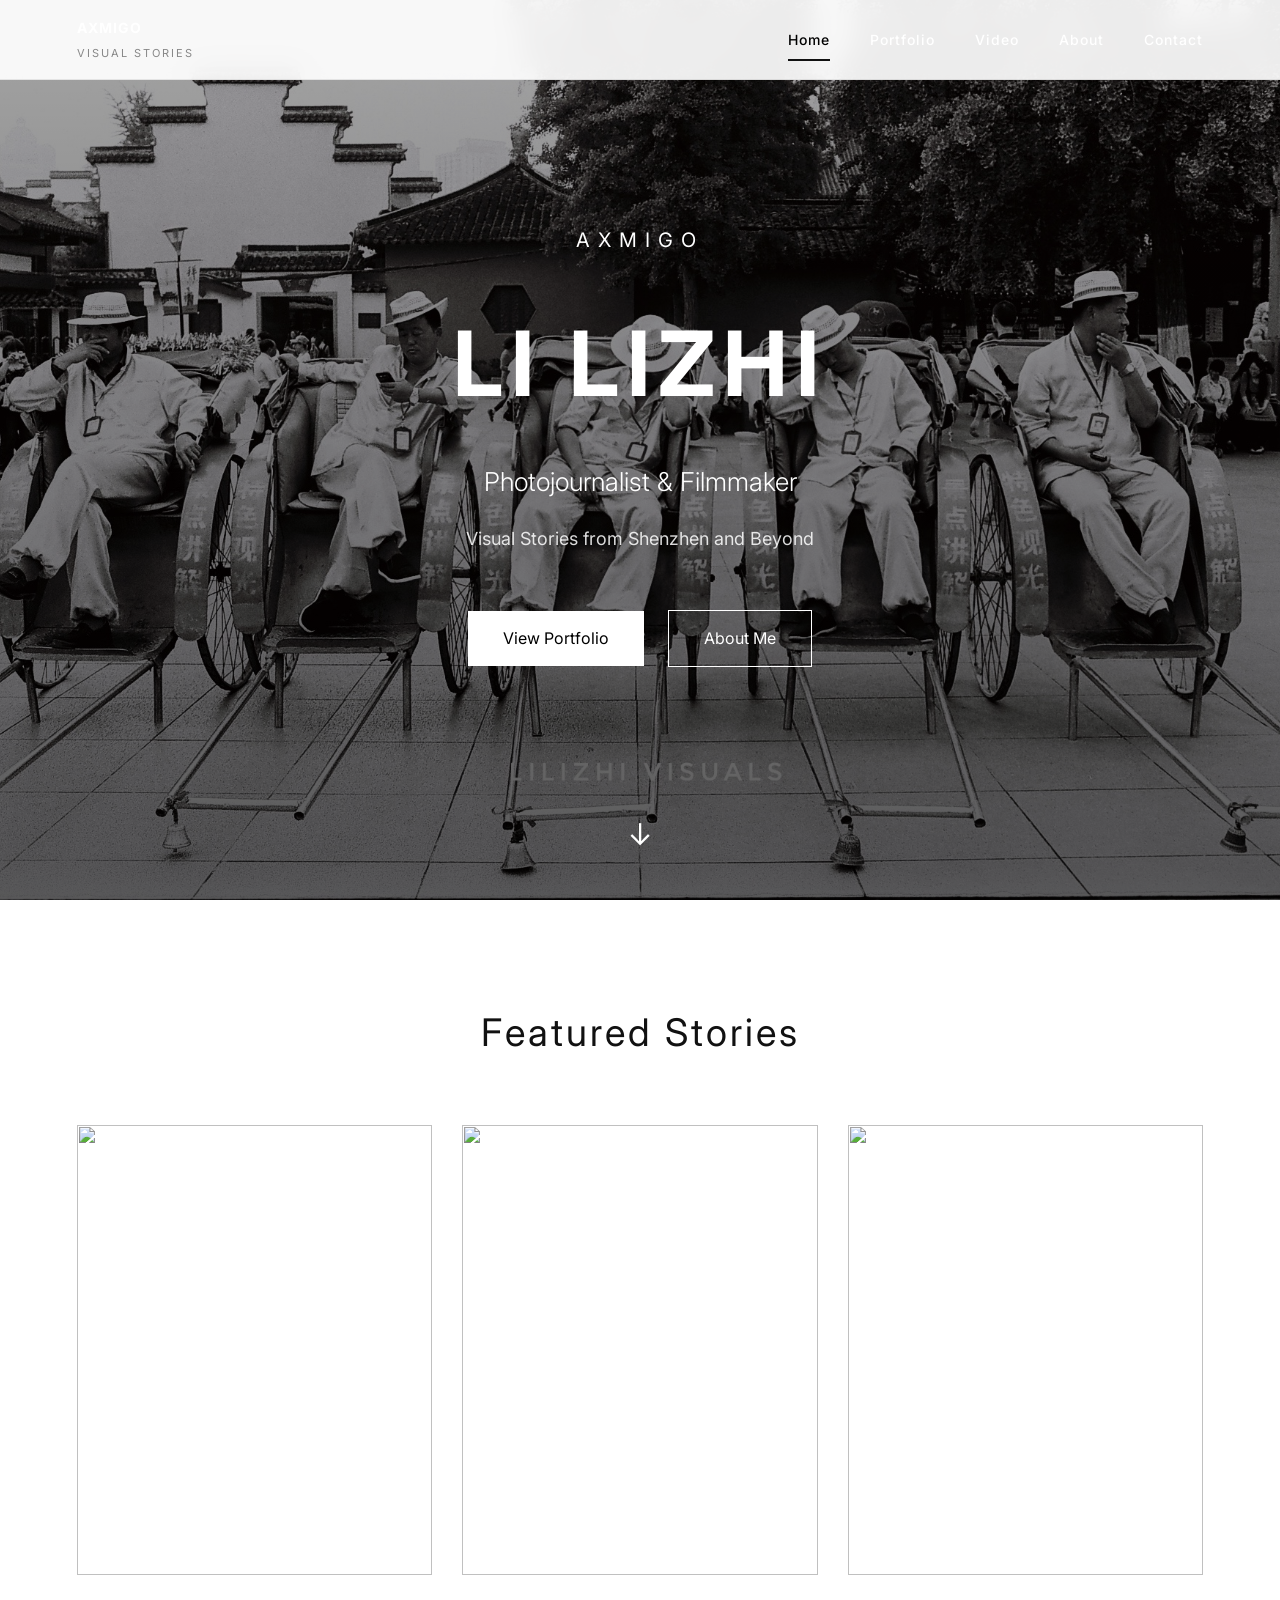
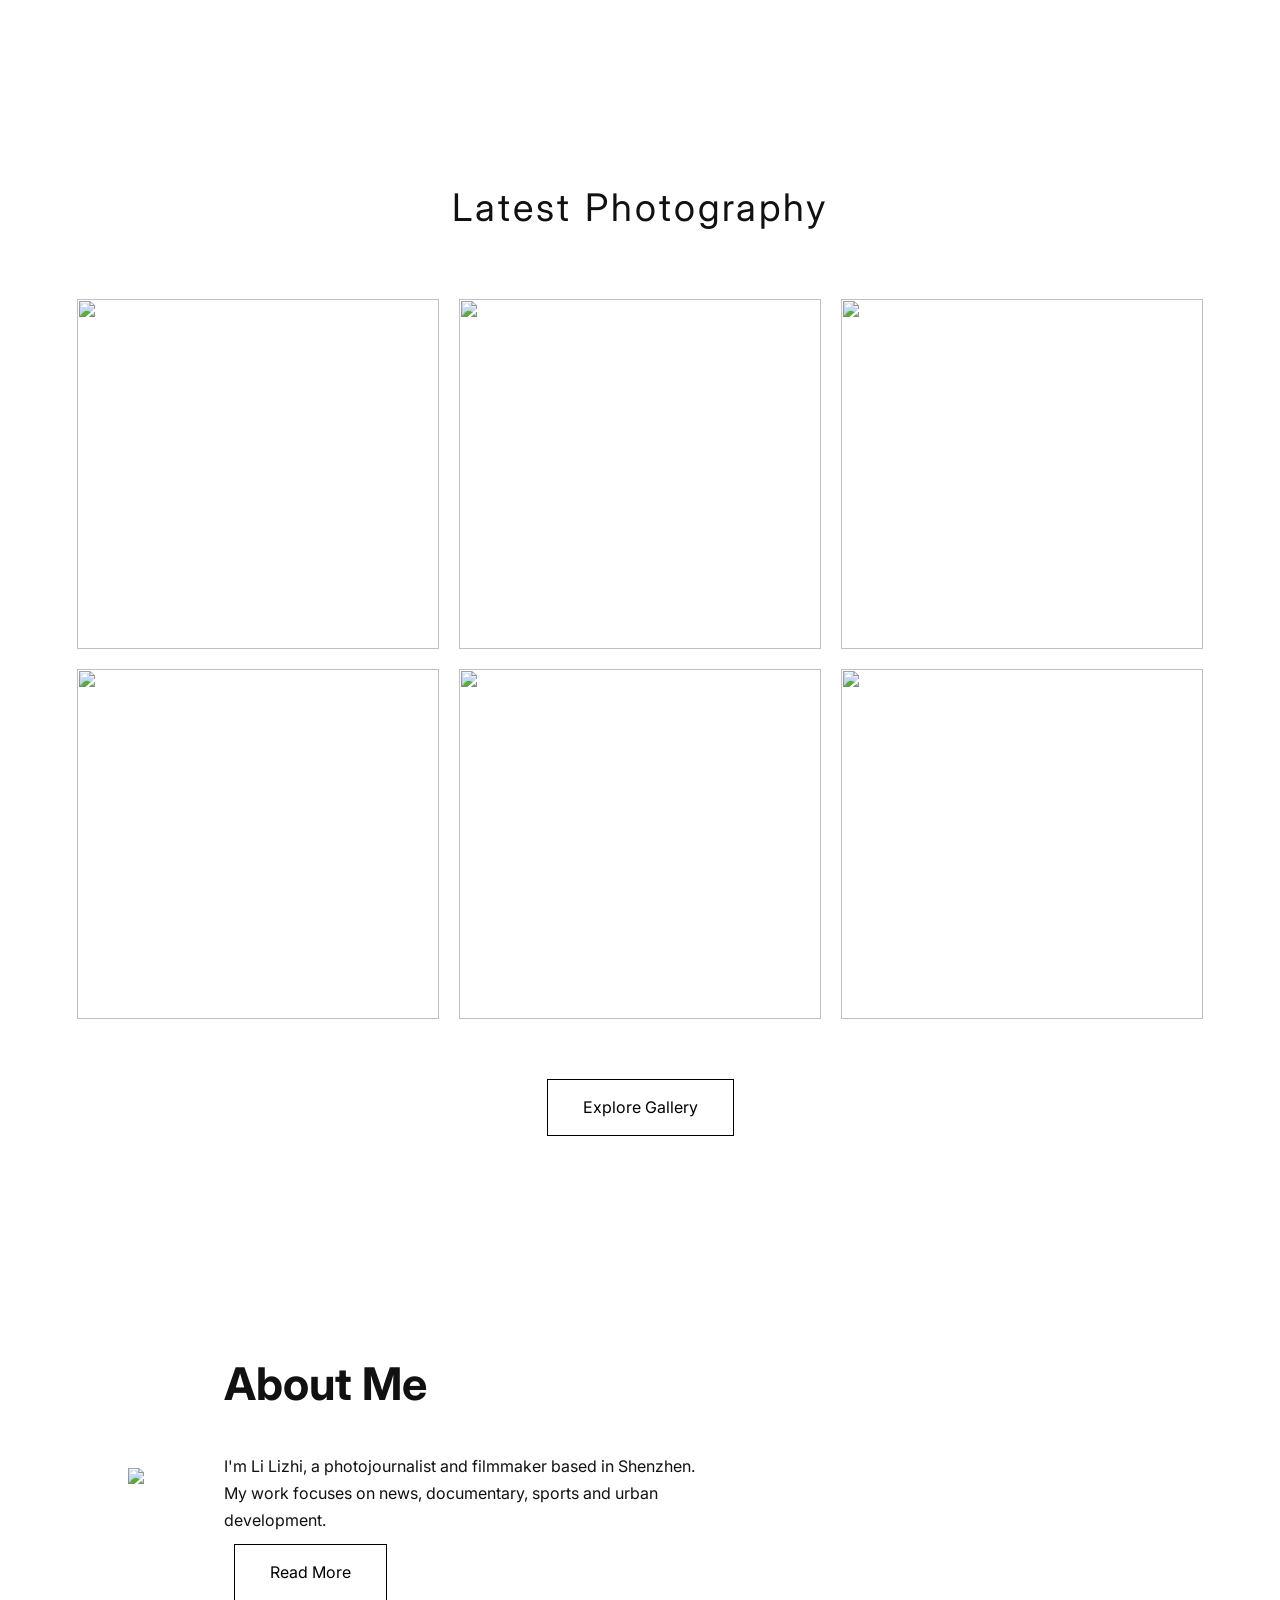
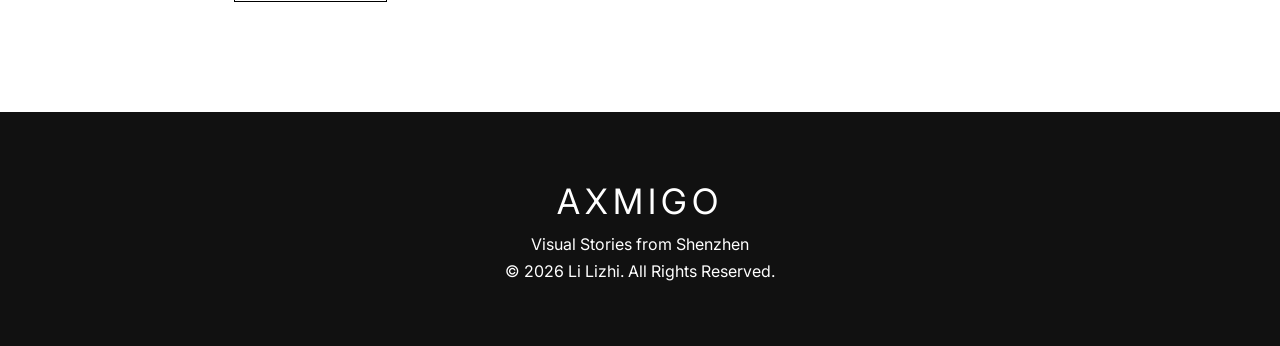
==== index.html @ e8619d00 "Update index.html" ====
<!DOCTYPE html>
<html lang="en">

<head>
    <meta charset="UTF-8">
    <meta name="viewport" content="width=device-width, initial-scale=1.0">

    <title>AXMIGO Visuals | Li Lizhi</title>

    <meta name="description"
        content="Li Lizhi | Photojournalist, Filmmaker and Visual Storyteller based in Shenzhen.">
    <link rel="preconnect" href="https://fonts.googleapis.com">

    <link rel="preconnect" href="https://fonts.gstatic.com" crossorigin>

    <link href="https://fonts.googleapis.com/css2?family=Inter:wght@300;400;500;600;700&display=swap" rel="stylesheet">
    <link rel="stylesheet" href="css/style.css">
</head>

<body>

    <!-- Navigation -->

    <header class="navbar">

<div class="logo">

    <a href="index.html">

        AXMIGO

    </a>

    <span>

        VISUAL STORIES

    </span>

</div>

        <nav>

            <ul>

                <li><a href="index.html" class="active">Home</a></li>

                <li><a href="photo.html">Portfolio</a></li>

                <li><a href="video.html">Video</a></li>

                <li><a href="about.html">About</a></li>

                <li><a href="contact.html">Contact</a></li>

            </ul>

        </nav>

    </header>





    <!-- Hero -->

    <section class="hero">

        <!-- Background Slider -->

        <div class="slider">

            <img src="images/hero1.jpg" class="slide active">

            <img src="images/hero2.jpg" class="slide">

            <img src="images/hero3.jpg" class="slide">

        </div>

        <!-- Overlay -->

        <div class="overlay"></div>

        <!-- Hero Content -->

        <div class="hero-content">

            <div class="brand">

                AXMIGO

            </div>

            <h1>

                LI LIZHI

            </h1>

            <h2>

                Photojournalist & Filmmaker

            </h2>

            <p>

                Visual Stories from Shenzhen and Beyond

            </p>

            <div class="hero-buttons">

                <a href="photo.html" class="btn btn-light">

                    View Portfolio

                </a>

                <a href="about.html" class="btn btn-outline">

                    About Me

                </a>

            </div>

        </div>

        <div class="scroll-down">

            ↓

        </div>

    </section>





    <!-- Featured -->

    <section class="featured">

        <div class="section-title">

            Featured Stories

        </div>

        <div class="cards">

            <a href="photo.html" class="card">

                <img src="images/story1.jpg">

                <div class="card-content">

                    <h3>

                        Shenzhen Metro

                    </h3>

                    <p>

                        Urban Development

                    </p>

                </div>

            </a>

            <a href="photo.html" class="card">

                <img src="images/story2.jpg">

                <div class="card-content">

                    <h3>

                        Sports

                    </h3>

                    <p>

                        Football & Events

                    </p>

                </div>

            </a>

            <a href="photo.html" class="card">

                <img src="images/story3.jpg">

                <div class="card-content">

                    <h3>

                        Documentary

                    </h3>

                    <p>

                        Community Stories

                    </p>

                </div>

            </a>

        </div>

    </section>





    <!-- Gallery Preview -->

    <section class="gallery-preview">

        <div class="section-title">

            Latest Photography

        </div>

        <div class="gallery">

            <img src="images/photo1.jpg">

            <img src="images/photo2.jpg">

            <img src="images/photo3.jpg">

            <img src="images/photo4.jpg">

            <img src="images/photo5.jpg">

            <img src="images/photo6.jpg">

        </div>

        <div class="center">

            <a href="photo.html" class="btn btn-dark">

                Explore Gallery

            </a>

        </div>

    </section>





    <!-- About Preview -->

    <section class="about-preview">

        <div class="about-photo">

            <img src="images/profile.jpg">

        </div>

        <div class="about-text">

            <h2>

                About Me

            </h2>

            <p>

                I'm Li Lizhi, a photojournalist and filmmaker based in Shenzhen.

            </p>

            <p>

                My work focuses on news, documentary, sports and urban development.

            </p>

            <a href="about.html" class="btn btn-dark">

                Read More

            </a>

        </div>

    </section>





    <!-- Footer -->

    <footer>

        <div class="footer-logo">

            AXMIGO

        </div>

        <p>

            Visual Stories from Shenzhen

        </p>

        <p>

            © 2026 Li Lizhi. All Rights Reserved.

        </p>

    </footer>



    <script src="js/slider.js"></script>

</body>

</html>
---- css/style.css ----
/* =====================
   AXMIGO VISUALS
   Main Style
===================== */


*{
    margin:0;
    padding:0;
    box-sizing:border-box;
}


html{
    scroll-behavior:smooth;
}


body{

    font-family:'Inter',sans-serif;

    background:#fff;

    color:#111;

    line-height:1.7;

}


/* =====================
 Navigation
===================== */


/* =====================
   Global Navigation
===================== */

.navbar{

    position:fixed;

    top:0;

    left:0;

    width:100%;

    height:80px;

    padding:0 6%;

    display:flex;

    justify-content:space-between;

    align-items:center;

    background:rgba(255,255,255,.92);

    backdrop-filter:blur(12px);

    -webkit-backdrop-filter:blur(12px);

    border-bottom:1px solid rgba(0,0,0,.08);

    z-index:999;

}

.logo{

    display:flex;

    flex-direction:column;

}

.logo a{

    color:#111;

    text-decoration:none;

    font-size:28px;

    font-weight:700;

    letter-spacing:3px;

}

.logo span{

    font-size:11px;

    letter-spacing:2px;

    color:#888;

    margin-top:4px;

}

.navbar ul{

    display:flex;

    list-style:none;

    gap:36px;

}

.navbar ul li{

    position:relative;

}

.navbar a{

    text-decoration:none;

    color:#111;

    font-size:15px;

    font-weight:500;

    transition:.25s;

}

.navbar a:hover{

    color:#777;

}

.navbar a.active{

    color:#000;

}

.navbar a.active::after{

    content:"";

    position:absolute;

    left:0;

    bottom:-8px;

    width:100%;

    height:2px;

    background:#111;

}


.logo a{

    color:white;

    text-decoration:none;

    font-size:30px;

    letter-spacing:4px;

    font-weight:700;

}



.navbar ul{

    display:flex;

    list-style:none;

    gap:40px;

}



.navbar a{

    color:white;

    text-decoration:none;

    font-size:14px;

    letter-spacing:1px;

    transition:.3s;

}


.navbar a:hover{

    opacity:.6;

}



/* =====================
 Hero
===================== */


.hero{

    height:100vh;

    position:relative;

    overflow:hidden;

    display:flex;

    justify-content:center;

    align-items:center;

}


.slider{

    position:absolute;

    width:100%;

    height:100%;

}



.slide{

    position:absolute;

    width:100%;

    height:100%;

    object-fit:cover;

    opacity:0;

    transition:opacity 1.5s ease;

}



.slide.active{

    opacity:1;

}



.overlay{

    position:absolute;

    width:100%;

    height:100%;

    background:

    linear-gradient(

    rgba(0,0,0,.35),

    rgba(0,0,0,.65)

    );

}



/* hero text */


.hero-content{

    position:relative;

    z-index:2;

    color:white;

    text-align:center;

}



.brand{

    font-size:20px;

    letter-spacing:8px;

    margin-bottom:30px;

}



.hero h1{

    font-size:90px;

    letter-spacing:8px;

    font-weight:700;

}



.hero h2{

    font-size:26px;

    font-weight:300;

    margin:20px 0;

}



.hero p{

    font-size:18px;

    opacity:.85;

}



/* buttons */


.hero-buttons{

    margin-top:45px;

}


.btn{

    display:inline-block;

    padding:14px 35px;

    margin:10px;

    text-decoration:none;

    transition:.3s;

}



.btn-light{

    background:white;

    color:black;

}



.btn-outline{

    border:1px solid white;

    color:white;

}



.btn:hover{

    transform:translateY(-5px);

}




.scroll-down{

    position:absolute;

    bottom:40px;

    color:white;

    font-size:30px;

    z-index:3;

}



/* =====================
 Sections
===================== */


.section-title{

    text-align:center;

    font-size:38px;

    letter-spacing:3px;

    margin-bottom:60px;

}



.featured{

    padding:100px 6%;

}



.cards{

    display:grid;

    grid-template-columns:

    repeat(3,1fr);

    gap:30px;

}



.card{

    position:relative;

    overflow:hidden;

    text-decoration:none;

    color:white;

    height:450px;

}



.card img{

    width:100%;

    height:100%;

    object-fit:cover;

    transition:.6s;

}



.card:hover img{

    transform:scale(1.08);

}



.card-content{

    position:absolute;

    bottom:30px;

    left:30px;

}



.card h3{

    font-size:28px;

}



/* =====================
 Gallery
===================== */


.gallery-preview{

    padding:100px 6%;

}



.gallery{

    display:grid;

    grid-template-columns:

    repeat(3,1fr);

    gap:20px;

}



.gallery img{

    width:100%;

    height:350px;

    object-fit:cover;

    transition:.5s;

}



.gallery img:hover{

    transform:scale(1.04);

}


.center{

    text-align:center;

    margin-top:50px;

}


.btn-dark{

    border:1px solid black;

    color:black;

}



/* =====================
 About
===================== */


.about-preview{

    display:flex;

    gap:80px;

    padding:100px 10%;

    align-items:center;

}



.about-photo img{

    width:350px;

}



.about-text{

    max-width:500px;

}



.about-text h2{

    font-size:45px;

    margin-bottom:30px;

}



/* =====================
 Footer
===================== */


footer{

    background:#111;

    color:white;

    text-align:center;

    padding:60px;

}



.footer-logo{

    font-size:35px;

    letter-spacing:5px;

}




/* =====================
 Mobile
===================== */


@media(max-width:768px){


.navbar{

    flex-direction:column;

    gap:20px;

}


.navbar ul{

    gap:15px;

}



.hero h1{

    font-size:50px;

}


.hero h2{

    font-size:20px;

}



.cards{

    grid-template-columns:1fr;

}



.gallery{

    grid-template-columns:1fr;

}



.about-preview{

    flex-direction:column;

}



.about-photo img{

    width:100%;

}


}
/* =====================================================
   PORTFOLIO PAGE
===================================================== */

.dark-nav{
    position:relative;
    background:#111;
    padding:20px 6%;
}

.dark-nav .logo a,
.dark-nav a{
    color:#fff;
}

.portfolio-header{

    padding:80px 20px 50px;

    text-align:center;

    background:#f7f7f7;

}

.portfolio-header h1{

    font-size:48px;

    letter-spacing:4px;

    margin-bottom:15px;

}

.portfolio-header p{

    color:#666;

    font-size:18px;

}


.portfolio{

    max-width:1200px;

    margin:60px auto;

    padding:0 20px;

}


.filter-buttons{

    display:flex;

    justify-content:center;

    flex-wrap:wrap;

    gap:15px;

    margin-bottom:50px;

}


.filter{

    border:1px solid #ddd;

    background:white;

    padding:12px 24px;

    cursor:pointer;

    transition:.3s;

    font-size:14px;

}


.filter:hover{

    background:#111;

    color:white;

}


.filter.active{

    background:#111;

    color:white;

}


.photo-grid{

    display:grid;

    grid-template-columns:repeat(auto-fit,minmax(320px,1fr));

    gap:25px;

}


.photo-item{

    overflow:hidden;

    border-radius:8px;

    background:#eee;

}


.photo-item img{

    width:100%;

    aspect-ratio:4/3;

    object-fit:cover;

    display:block;

    cursor:pointer;

    transition:.4s;

}


.photo-item img:hover{

    transform:scale(1.05);

}


.lightbox{

    display:none;

    position:fixed;

    inset:0;

    background:rgba(0,0,0,.9);

    justify-content:center;

    align-items:center;

    z-index:9999;

}


.lightbox-img{

    max-width:90%;

    max-height:90%;

}


.close{

    position:absolute;

    top:30px;

    right:40px;

    color:white;

    font-size:42px;

    cursor:pointer;

}
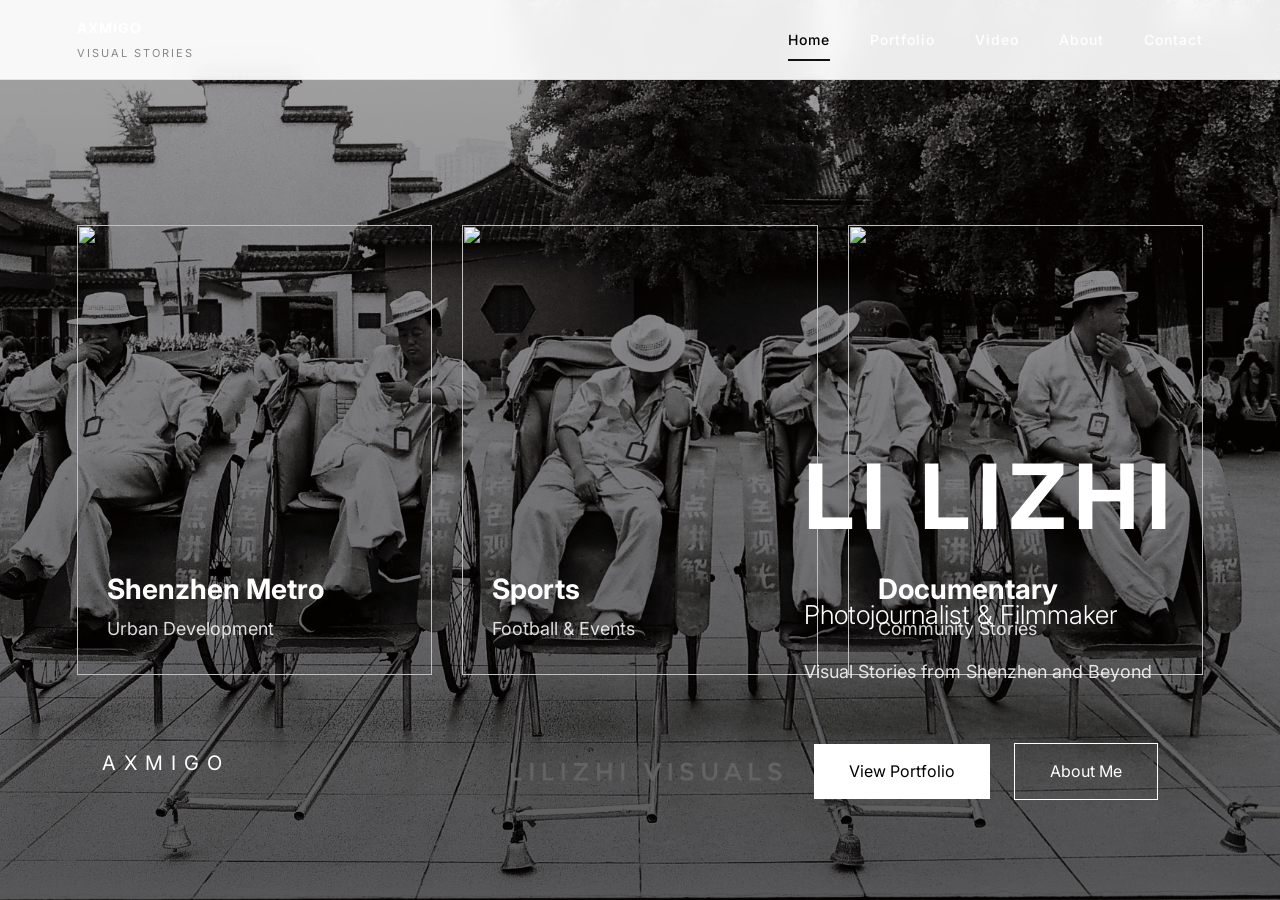
==== commit a9d5ea47: "Update index.html" ====
--- a/index.html
+++ b/index.html
@@ -85,53 +85,206 @@
 
         <!-- Hero Content -->
 
-        <div class="hero-content">
-
-            <div class="brand">
-
-                AXMIGO
-
-            </div>
-
-            <h1>
-
-                LI LIZHI
-
-            </h1>
+      <div class="hero-content">
+
+    <div class="hero-left">
+
+        <div class="brand">
+            AXMIGO
+        </div>
+
+    </div>
+
+    <div class="hero-right">
+
+        <h1>LI LIZHI</h1>
+
+        <h2>Photojournalist & Filmmaker</h2>
+
+        <p>Visual Stories from Shenzhen and Beyond</p>
+
+        <div class="hero-buttons">
+
+            <a href="photo.html" class="btn btn-light">
+                View Portfolio
+            </a>
+
+            <a href="about.html" class="btn btn-outline">
+                About Me
+            </a>
+
+        </div>
+
+    </div>
+
+</div>
+
+
+
+
+    <!-- Featured -->
+
+    <section class="featured">
+
+        <div class="section-title">
+
+            Featured Stories
+
+        </div>
+
+        <div class="cards">
+
+            <a href="photo.html" class="card">
+
+                <img src="images/story1.jpg">
+
+                <div class="card-content">
+
+                    <h3>
+
+                        Shenzhen Metro
+
+                    </h3>
+
+                    <p>
+
+                        Urban Development
+
+                    </p>
+
+                </div>
+
+            </a>
+
+            <a href="photo.html" class="card">
+
+                <img src="images/story2.jpg">
+
+                <div class="card-content">
+
+                    <h3>
+
+                        Sports
+
+                    </h3>
+
+                    <p>
+
+                        Football & Events
+
+                    </p>
+
+                </div>
+
+            </a>
+
+            <a href="photo.html" class="card">
+
+                <img src="images/story3.jpg">
+
+                <div class="card-content">
+
+                    <h3>
+
+                        Documentary
+
+                    </h3>
+
+                    <p>
+
+                        Community Stories
+
+                    </p>
+
+                </div>
+
+            </a>
+
+        </div>
+
+    </section>
+
+
+
+
+
+    <!-- Gallery Preview -->
+
+    <section class="gallery-preview">
+
+        <div class="section-title">
+
+            Latest Photography
+
+        </div>
+
+        <div class="gallery">
+
+            <img src="images/photo1.jpg">
+
+            <img src="images/photo2.jpg">
+
+            <img src="images/photo3.jpg">
+
+            <img src="images/photo4.jpg">
+
+            <img src="images/photo5.jpg">
+
+            <img src="images/photo6.jpg">
+
+        </div>
+
+        <div class="center">
+
+            <a href="photo.html" class="btn btn-dark">
+
+                Explore Gallery
+
+            </a>
+
+        </div>
+
+    </section>
+
+
+
+
+
+    <!-- About Preview -->
+
+    <section class="about-preview">
+
+        <div class="about-photo">
+
+            <img src="images/profile.jpg">
+
+        </div>
+
+        <div class="about-text">
 
             <h2>
 
-                Photojournalist & Filmmaker
+                About Me
 
             </h2>
 
             <p>
 
-                Visual Stories from Shenzhen and Beyond
+                I'm Li Lizhi, a photojournalist and filmmaker based in Shenzhen.
 
             </p>
 
-            <div class="hero-buttons">
-
-                <a href="photo.html" class="btn btn-light">
-
-                    View Portfolio
-
-                </a>
-
-                <a href="about.html" class="btn btn-outline">
-
-                    About Me
-
-                </a>
-
-            </div>
-
-        </div>
-
-        <div class="scroll-down">
-
-            ↓
+            <p>
+
+                My work focuses on news, documentary, sports and urban development.
+
+            </p>
+
+            <a href="about.html" class="btn btn-dark">
+
+                Read More
+
+            </a>
 
         </div>
 
@@ -141,178 +294,6 @@
 
 
 
-    <!-- Featured -->
-
-    <section class="featured">
-
-        <div class="section-title">
-
-            Featured Stories
-
-        </div>
-
-        <div class="cards">
-
-            <a href="photo.html" class="card">
-
-                <img src="images/story1.jpg">
-
-                <div class="card-content">
-
-                    <h3>
-
-                        Shenzhen Metro
-
-                    </h3>
-
-                    <p>
-
-                        Urban Development
-
-                    </p>
-
-                </div>
-
-            </a>
-
-            <a href="photo.html" class="card">
-
-                <img src="images/story2.jpg">
-
-                <div class="card-content">
-
-                    <h3>
-
-                        Sports
-
-                    </h3>
-
-                    <p>
-
-                        Football & Events
-
-                    </p>
-
-                </div>
-
-            </a>
-
-            <a href="photo.html" class="card">
-
-                <img src="images/story3.jpg">
-
-                <div class="card-content">
-
-                    <h3>
-
-                        Documentary
-
-                    </h3>
-
-                    <p>
-
-                        Community Stories
-
-                    </p>
-
-                </div>
-
-            </a>
-
-        </div>
-
-    </section>
-
-
-
-
-
-    <!-- Gallery Preview -->
-
-    <section class="gallery-preview">
-
-        <div class="section-title">
-
-            Latest Photography
-
-        </div>
-
-        <div class="gallery">
-
-            <img src="images/photo1.jpg">
-
-            <img src="images/photo2.jpg">
-
-            <img src="images/photo3.jpg">
-
-            <img src="images/photo4.jpg">
-
-            <img src="images/photo5.jpg">
-
-            <img src="images/photo6.jpg">
-
-        </div>
-
-        <div class="center">
-
-            <a href="photo.html" class="btn btn-dark">
-
-                Explore Gallery
-
-            </a>
-
-        </div>
-
-    </section>
-
-
-
-
-
-    <!-- About Preview -->
-
-    <section class="about-preview">
-
-        <div class="about-photo">
-
-            <img src="images/profile.jpg">
-
-        </div>
-
-        <div class="about-text">
-
-            <h2>
-
-                About Me
-
-            </h2>
-
-            <p>
-
-                I'm Li Lizhi, a photojournalist and filmmaker based in Shenzhen.
-
-            </p>
-
-            <p>
-
-                My work focuses on news, documentary, sports and urban development.
-
-            </p>
-
-            <a href="about.html" class="btn btn-dark">
-
-                Read More
-
-            </a>
-
-        </div>
-
-    </section>
-
-
-
-
-
     <!-- Footer -->
 
     <footer>
--- a/css/style.css
+++ b/css/style.css
@@ -229,87 +229,92 @@
 
     overflow:hidden;
 
+
+}
+
+
+.slider{
+
+    position:absolute;
+
+    width:100%;
+
+    height:100%;
+
+}
+
+
+
+.slide{
+
+    position:absolute;
+
+    width:100%;
+
+    height:100%;
+
+    object-fit:cover;
+
+    opacity:0;
+
+    transition:opacity 1.5s ease;
+
+}
+
+
+
+.slide.active{
+
+    opacity:1;
+
+}
+
+
+
+.overlay{
+
+    position:absolute;
+
+    width:100%;
+
+    height:100%;
+
+    background:
+
+    linear-gradient(
+
+    rgba(0,0,0,.35),
+
+    rgba(0,0,0,.65)
+
+    );
+
+}
+
+
+
+/* hero text */
+
+
+.hero-content{
+
+    position:absolute;
+
+    left:8%;
+
+    right:8%;
+
+    bottom:90px;
+
+    z-index:5;
+
     display:flex;
 
-    justify-content:center;
-
-    align-items:center;
-
-}
-
-
-.slider{
-
-    position:absolute;
-
-    width:100%;
-
-    height:100%;
-
-}
-
-
-
-.slide{
-
-    position:absolute;
-
-    width:100%;
-
-    height:100%;
-
-    object-fit:cover;
-
-    opacity:0;
-
-    transition:opacity 1.5s ease;
-
-}
-
-
-
-.slide.active{
-
-    opacity:1;
-
-}
-
-
-
-.overlay{
-
-    position:absolute;
-
-    width:100%;
-
-    height:100%;
-
-    background:
-
-    linear-gradient(
-
-    rgba(0,0,0,.35),
-
-    rgba(0,0,0,.65)
-
-    );
-
-}
-
-
-
-/* hero text */
-
-
-.hero-content{
-
-    position:relative;
-
-    z-index:2;
+    justify-content:space-between;
+
+    align-items:flex-end;
 
     color:white;
-
-    text-align:center;
 
 }
 
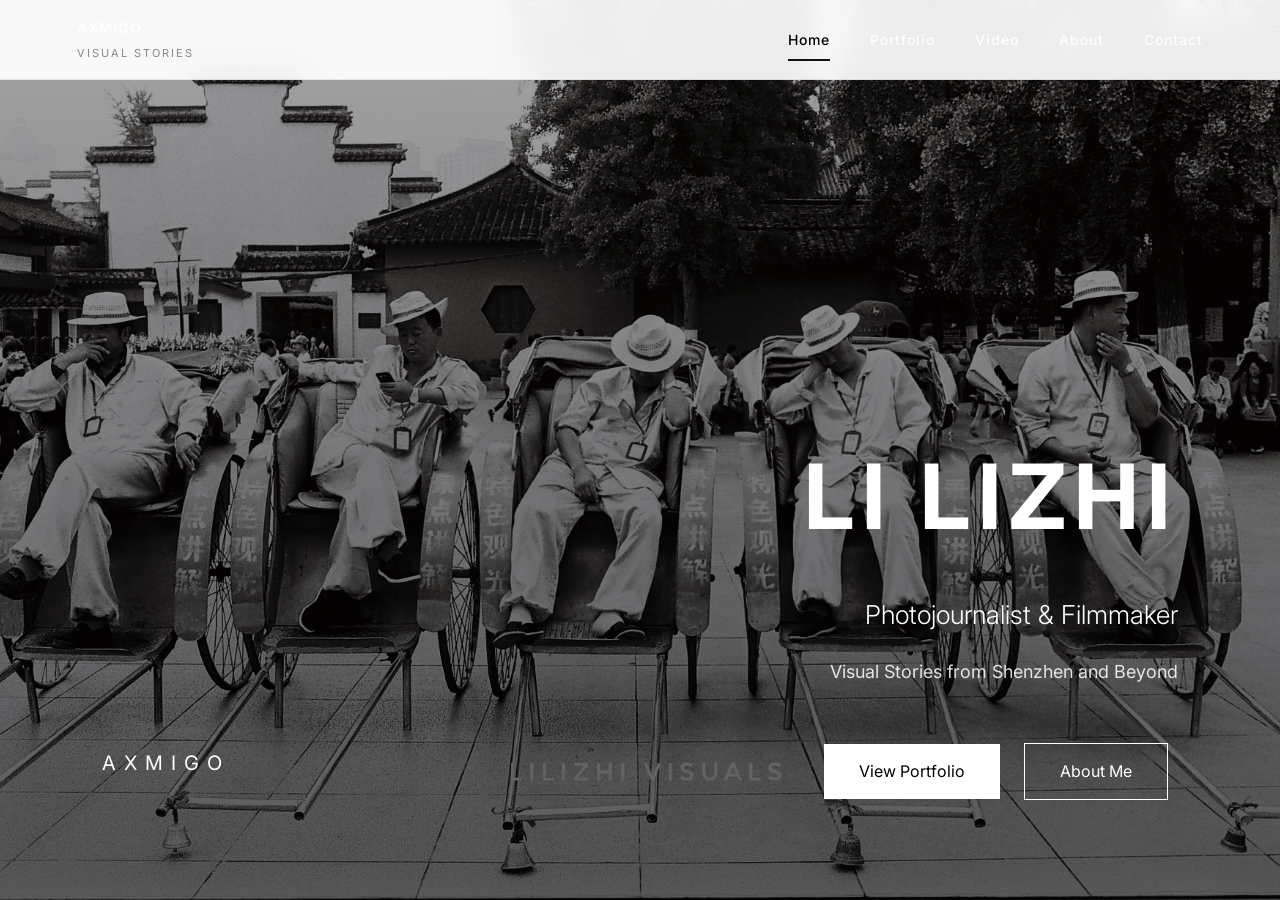
==== commit 5fdbe749: "Update index.html" ====
--- a/index.html
+++ b/index.html
@@ -122,81 +122,38 @@
 
 
 
-    <!-- Featured -->
-
-    <section class="featured">
+
+    <!-- Gallery Preview -->
+
+    <section class="gallery-preview">
 
         <div class="section-title">
 
-            Featured Stories
-
-        </div>
-
-        <div class="cards">
-
-            <a href="photo.html" class="card">
-
-                <img src="images/story1.jpg">
-
-                <div class="card-content">
-
-                    <h3>
-
-                        Shenzhen Metro
-
-                    </h3>
-
-                    <p>
-
-                        Urban Development
-
-                    </p>
-
-                </div>
-
-            </a>
-
-            <a href="photo.html" class="card">
-
-                <img src="images/story2.jpg">
-
-                <div class="card-content">
-
-                    <h3>
-
-                        Sports
-
-                    </h3>
-
-                    <p>
-
-                        Football & Events
-
-                    </p>
-
-                </div>
-
-            </a>
-
-            <a href="photo.html" class="card">
-
-                <img src="images/story3.jpg">
-
-                <div class="card-content">
-
-                    <h3>
-
-                        Documentary
-
-                    </h3>
-
-                    <p>
-
-                        Community Stories
-
-                    </p>
-
-                </div>
+            Latest Photography
+
+        </div>
+
+        <div class="gallery">
+
+            <img src="images/photo1.jpg">
+
+            <img src="images/photo2.jpg">
+
+            <img src="images/photo3.jpg">
+
+            <img src="images/photo4.jpg">
+
+            <img src="images/photo5.jpg">
+
+            <img src="images/photo6.jpg">
+
+        </div>
+
+        <div class="center">
+
+            <a href="photo.html" class="btn btn-dark">
+
+                Explore Gallery
 
             </a>
 
@@ -208,37 +165,39 @@
 
 
 
-    <!-- Gallery Preview -->
-
-    <section class="gallery-preview">
-
-        <div class="section-title">
-
-            Latest Photography
-
-        </div>
-
-        <div class="gallery">
-
-            <img src="images/photo1.jpg">
-
-            <img src="images/photo2.jpg">
-
-            <img src="images/photo3.jpg">
-
-            <img src="images/photo4.jpg">
-
-            <img src="images/photo5.jpg">
-
-            <img src="images/photo6.jpg">
-
-        </div>
-
-        <div class="center">
-
-            <a href="photo.html" class="btn btn-dark">
-
-                Explore Gallery
+    <!-- About Preview -->
+
+    <section class="about-preview">
+
+        <div class="about-photo">
+
+            <img src="images/profile.jpg">
+
+        </div>
+
+        <div class="about-text">
+
+            <h2>
+
+                About Me
+
+            </h2>
+
+            <p>
+
+                I'm Li Lizhi, a photojournalist and filmmaker based in Shenzhen.
+
+            </p>
+
+            <p>
+
+                My work focuses on news, documentary, sports and urban development.
+
+            </p>
+
+            <a href="about.html" class="btn btn-dark">
+
+                Read More
 
             </a>
 
@@ -250,50 +209,6 @@
 
 
 
-    <!-- About Preview -->
-
-    <section class="about-preview">
-
-        <div class="about-photo">
-
-            <img src="images/profile.jpg">
-
-        </div>
-
-        <div class="about-text">
-
-            <h2>
-
-                About Me
-
-            </h2>
-
-            <p>
-
-                I'm Li Lizhi, a photojournalist and filmmaker based in Shenzhen.
-
-            </p>
-
-            <p>
-
-                My work focuses on news, documentary, sports and urban development.
-
-            </p>
-
-            <a href="about.html" class="btn btn-dark">
-
-                Read More
-
-            </a>
-
-        </div>
-
-    </section>
-
-
-
-
-
     <!-- Footer -->
 
     <footer>
--- a/css/style.css
+++ b/css/style.css
@@ -318,7 +318,43 @@
 
 }
 
-
+.hero-left{
+
+    flex:1;
+
+}
+
+.hero-right{
+
+    flex:1;
+
+    text-align:right;
+
+}
+
+.hero-buttons{
+
+    margin-top:30px;
+
+}
+
+.hero-right h1{
+
+    font-size:72px;
+
+}
+
+.hero-right h2{
+
+    margin:15px 0;
+
+}
+
+.hero-right p{
+
+    opacity:.9;
+
+}
 
 .brand{
 
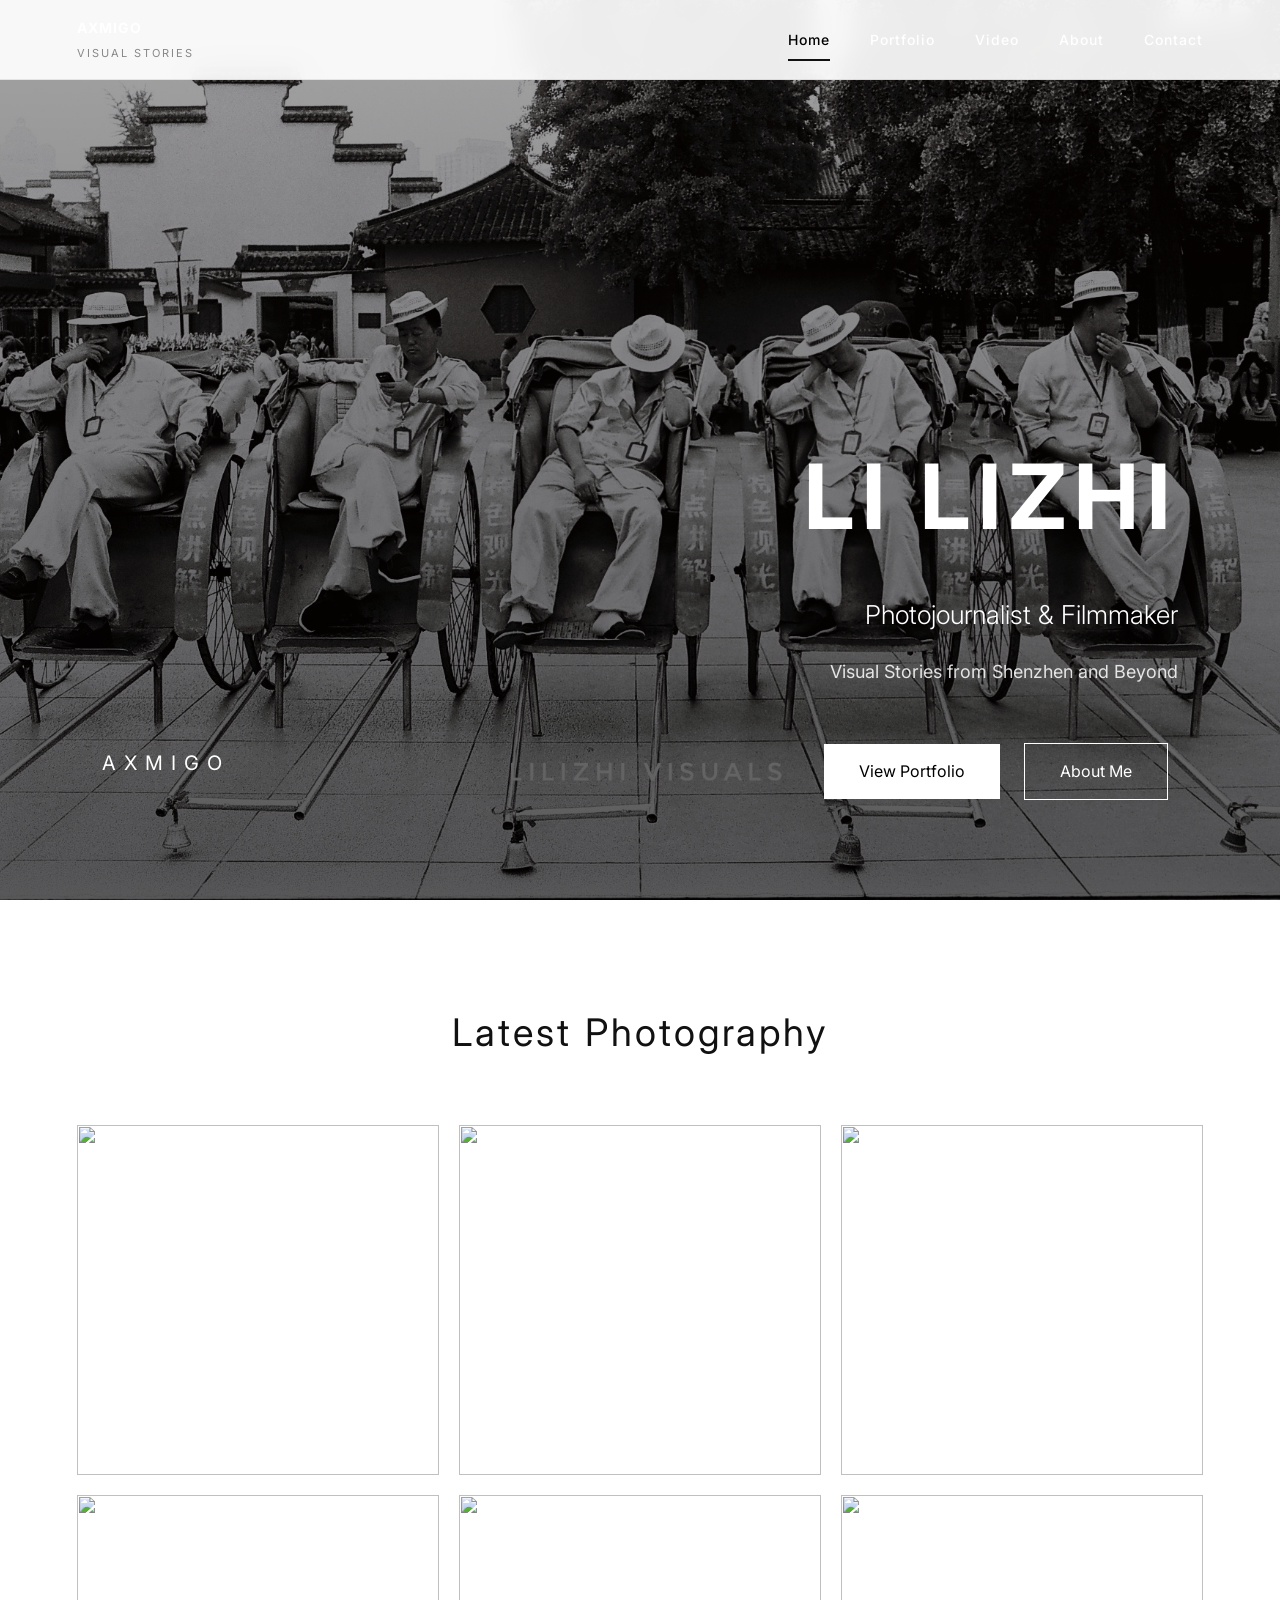
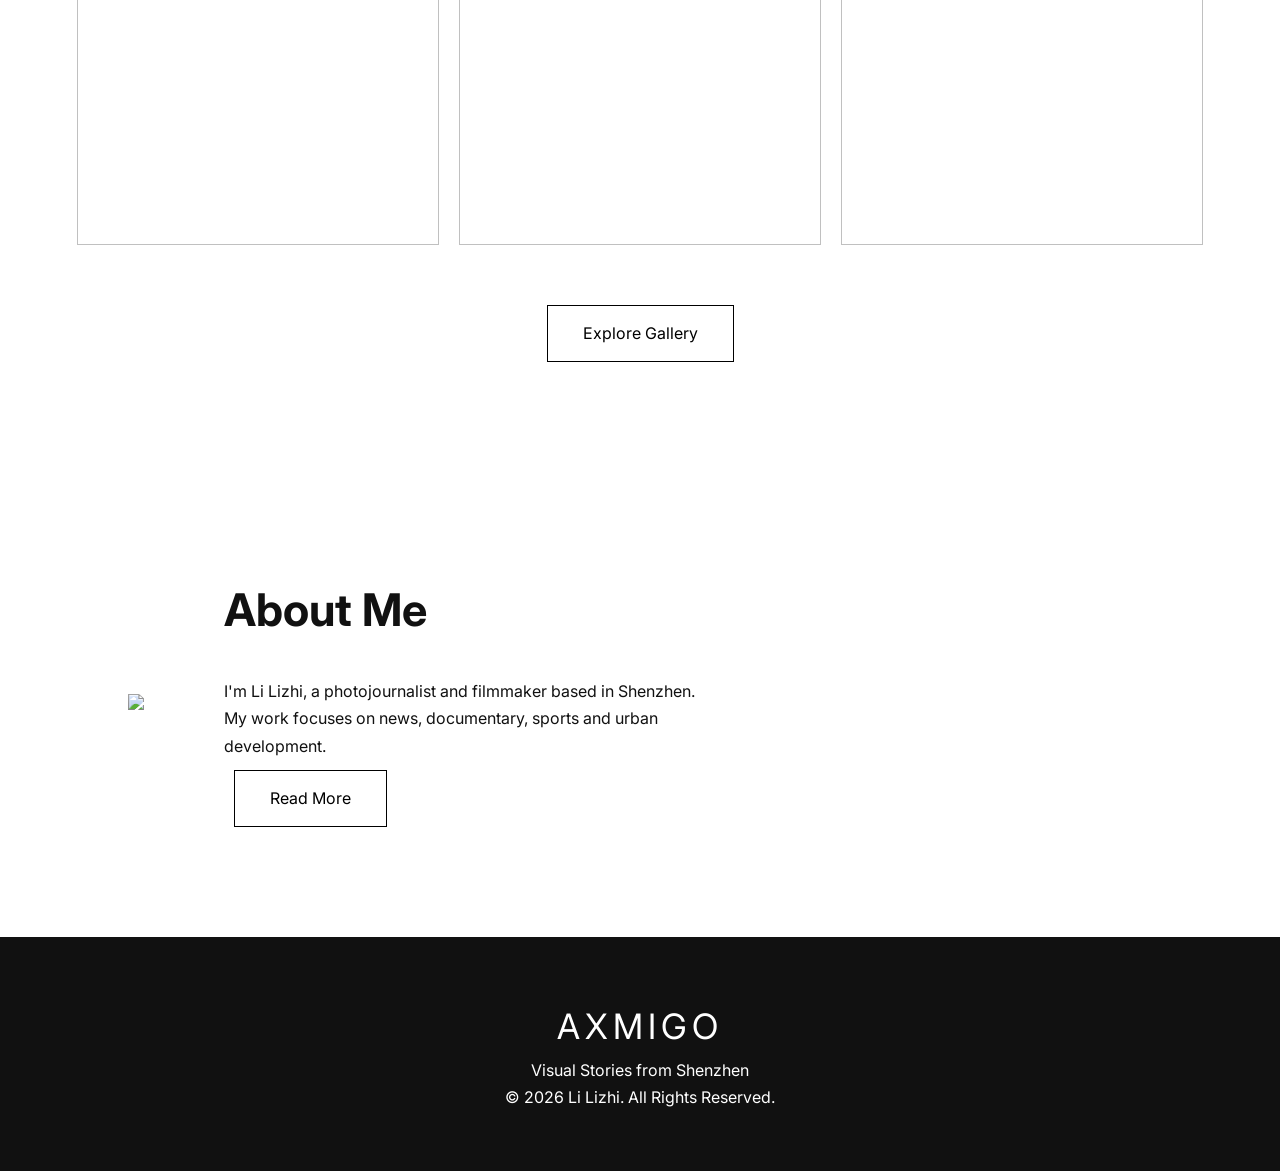
==== commit 36737f25: "Clean up index.html by removing blank lines Removed unnecessary blank lines before the gallery previ" ====
--- a/index.html
+++ b/index.html
@@ -118,10 +118,7 @@
     </div>
 
 </div>
-
-
-
-
+</section>
 
     <!-- Gallery Preview -->
 
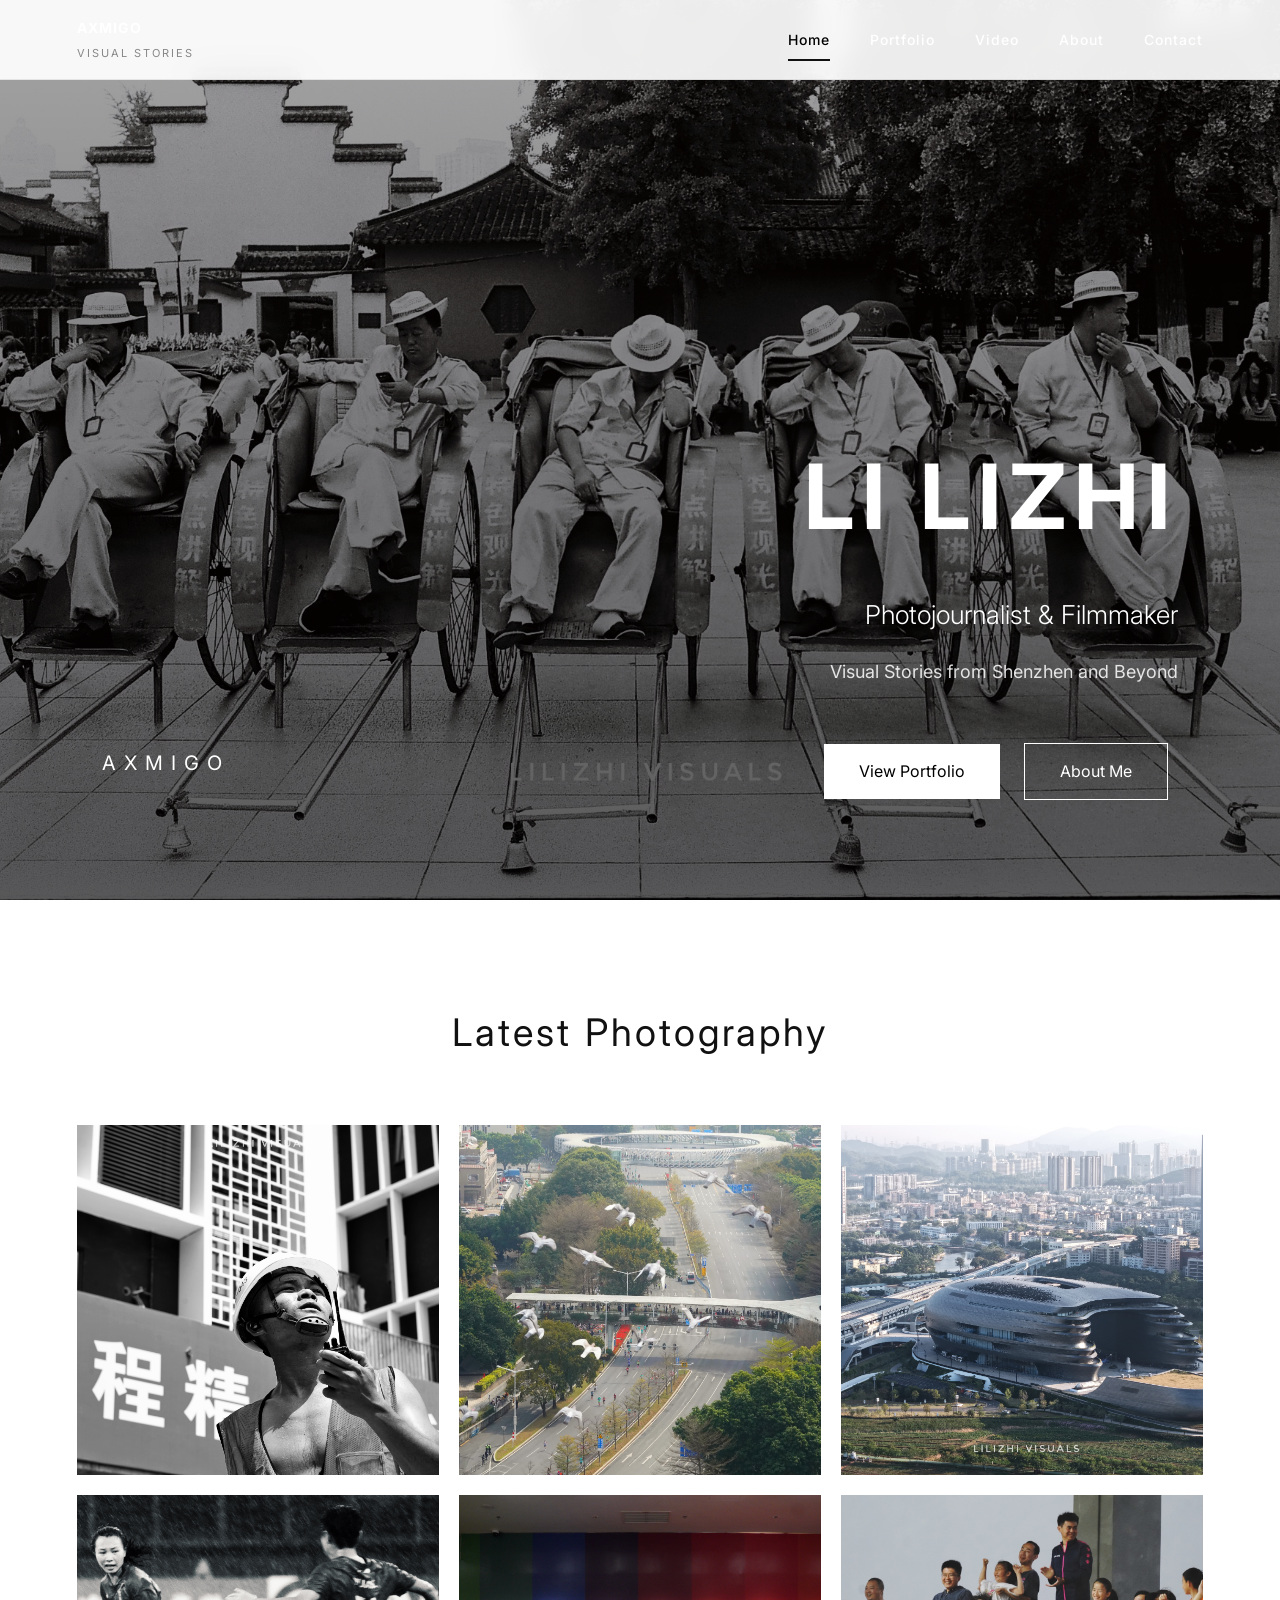
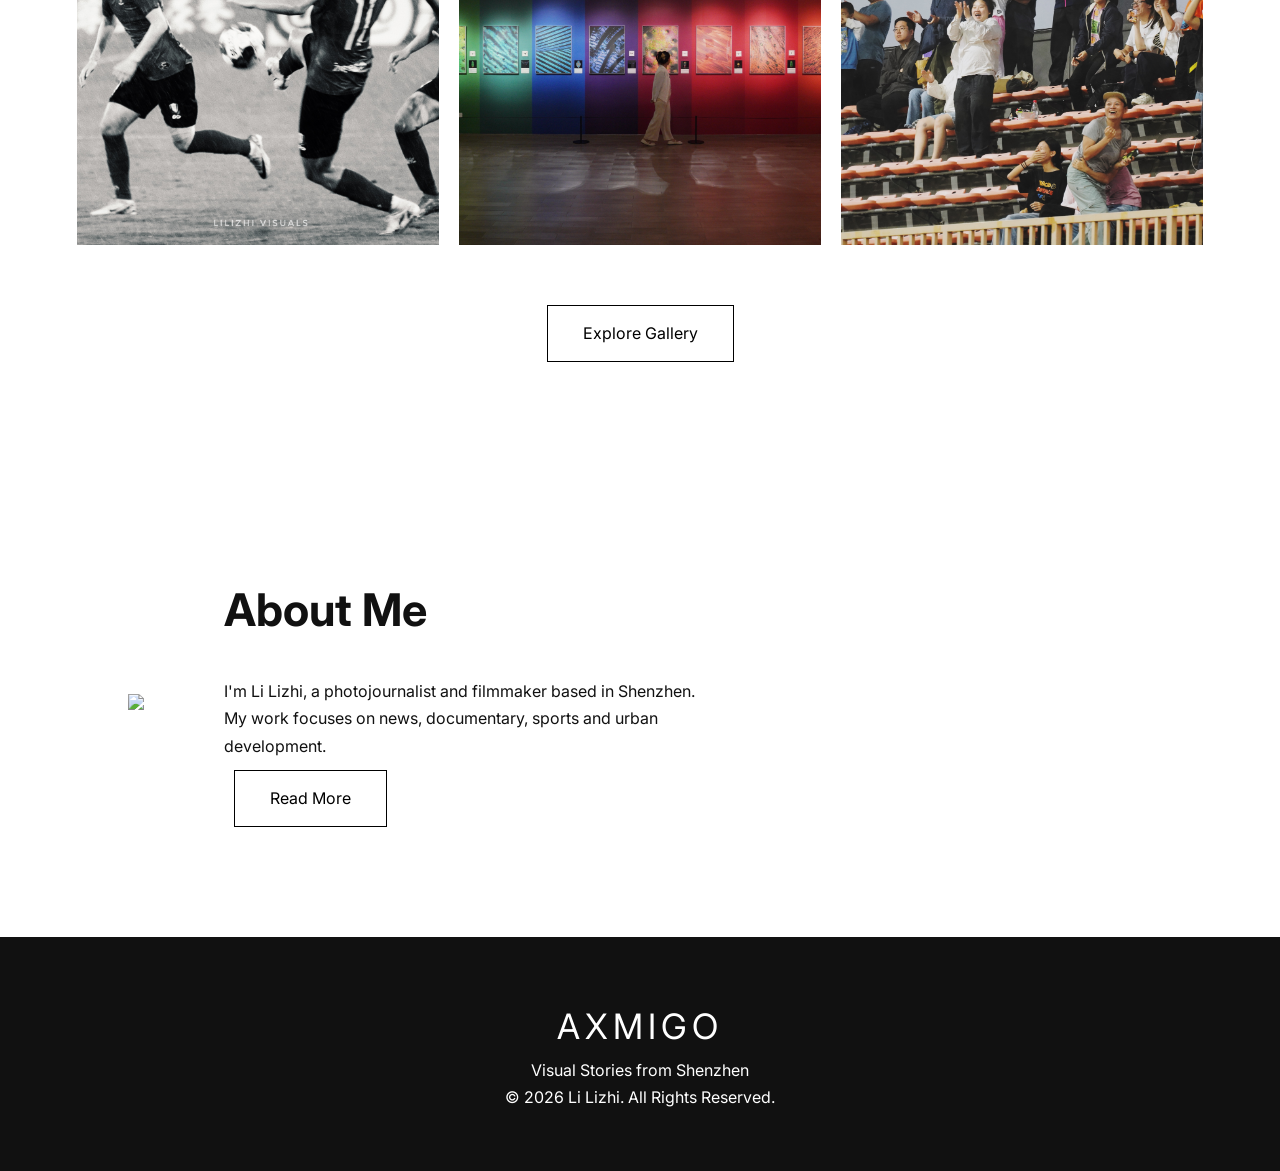
==== commit fa5bdafe: "Replace gallery images with portfolio images Updated gallery images to reflect new portfolio structu" ====
--- a/index.html
+++ b/index.html
@@ -129,22 +129,21 @@
             Latest Photography
 
         </div>
-
-        <div class="gallery">
-
-            <img src="images/photo1.jpg">
-
-            <img src="images/photo2.jpg">
-
-            <img src="images/photo3.jpg">
-
-            <img src="images/photo4.jpg">
-
-            <img src="images/photo5.jpg">
-
-            <img src="images/photo6.jpg">
-
-        </div>
+<div class="gallery">
+
+<img src="images/portfolio/news/news01.jpg">
+
+<img src="images/portfolio/documentary/doc01.jpg">
+
+<img src="images/portfolio/urban/urban01.jpg">
+
+<img src="images/portfolio/sports/sports01.jpg">
+
+<img src="images/portfolio/portrait/portrait01.jpg">
+
+<img src="images/portfolio/news/news02.jpg">
+
+</div>
 
         <div class="center">
 
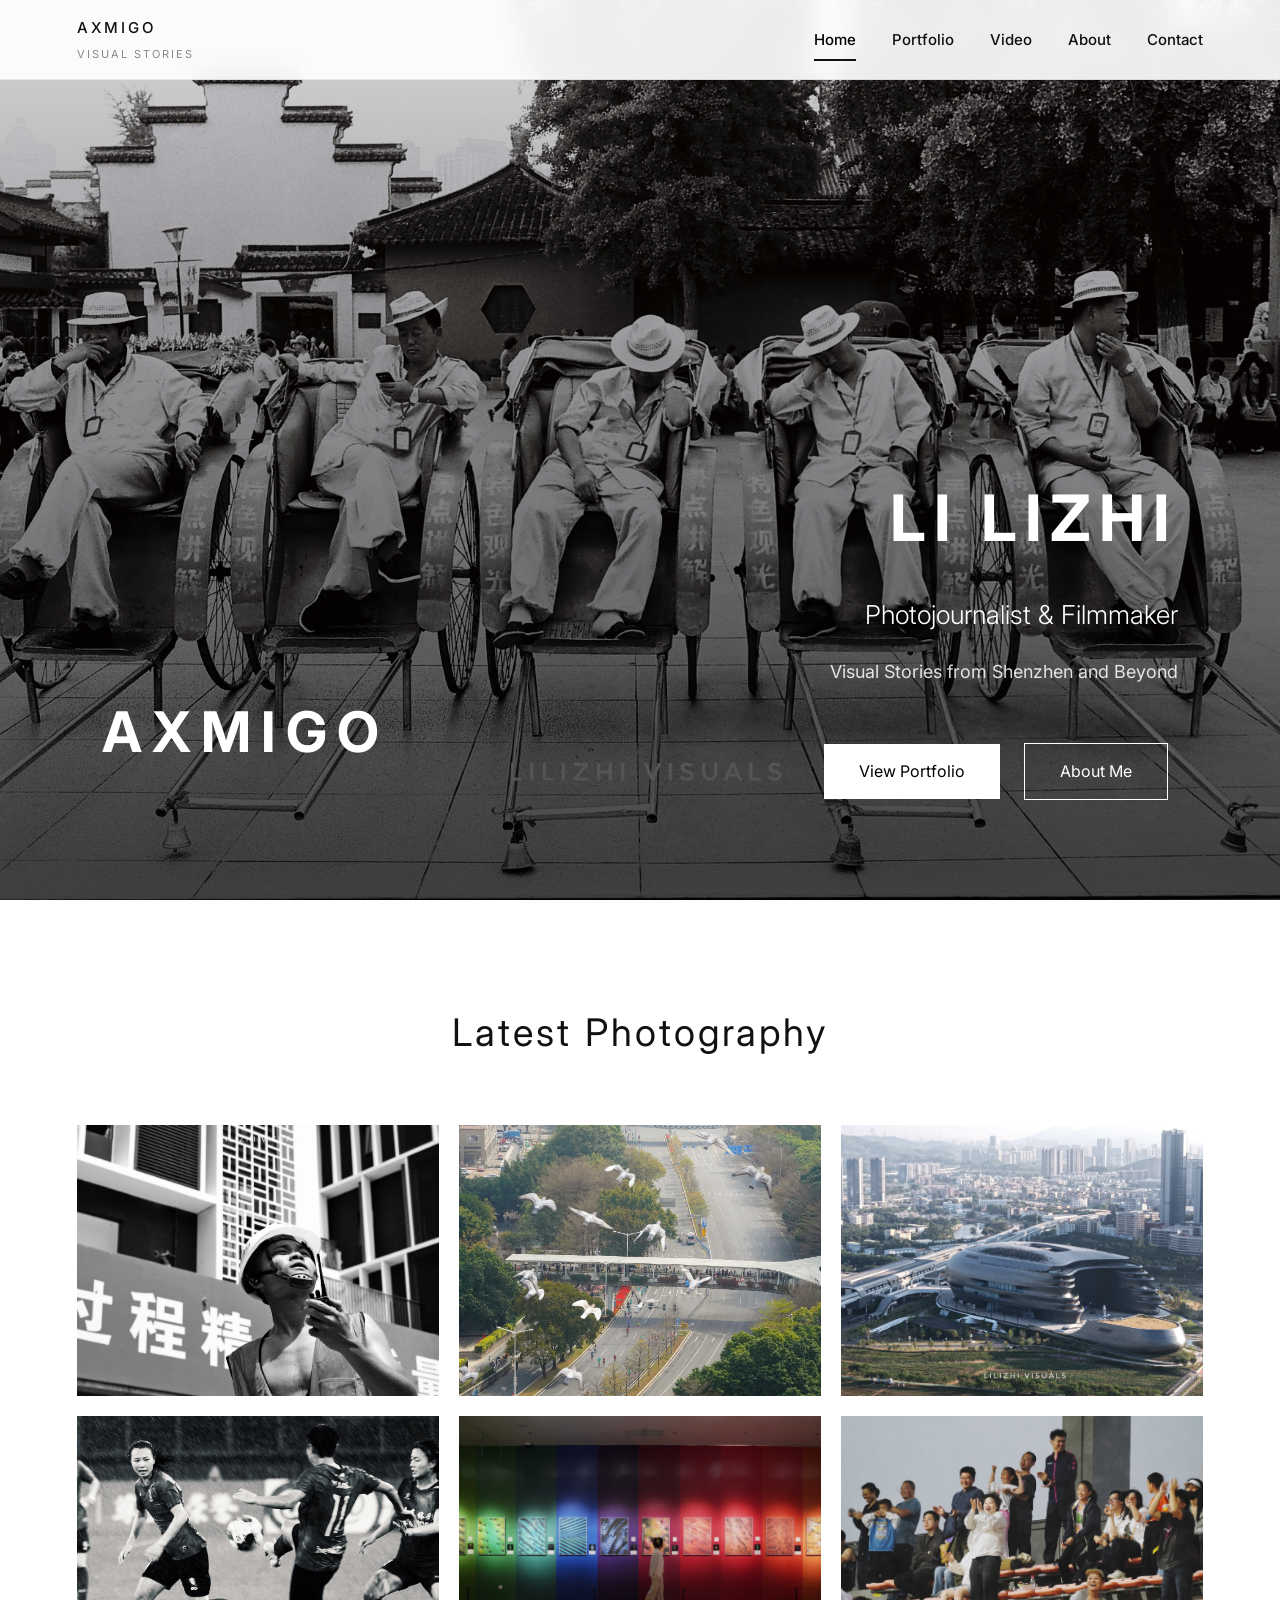
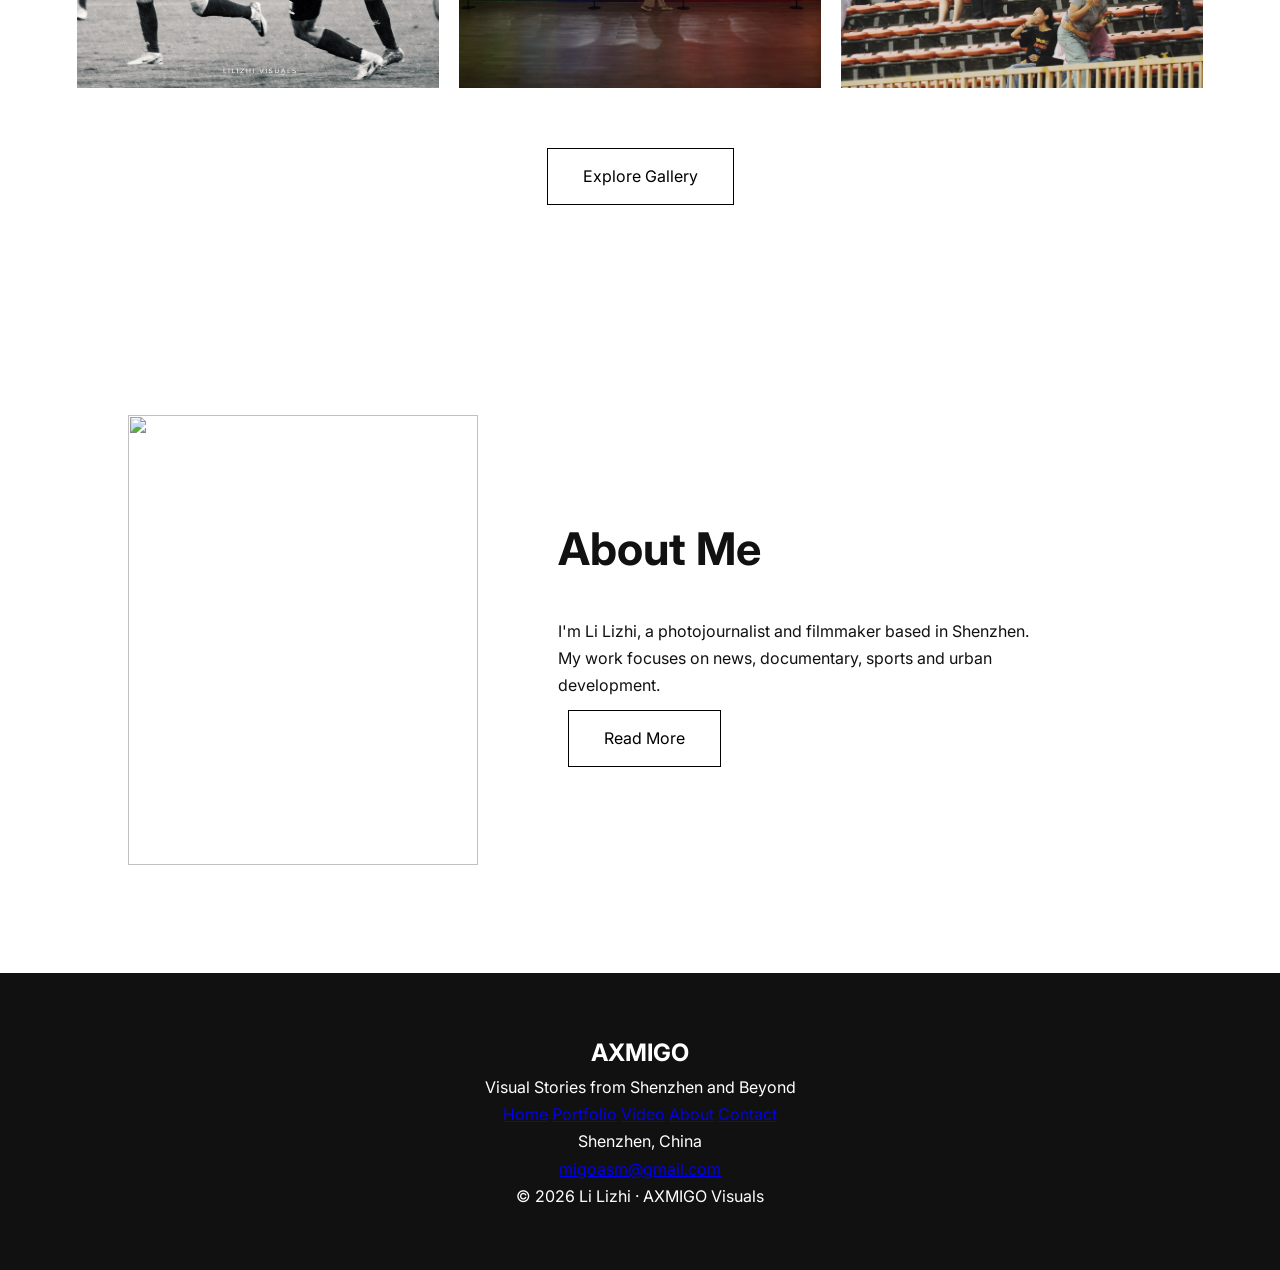
==== commit d2b3e194: "Update index.html" ====
--- a/index.html
+++ b/index.html
@@ -205,29 +205,55 @@
 
 
 
-    <!-- Footer -->
-
-    <footer>
-
-        <div class="footer-logo">
-
-            AXMIGO
-
-        </div>
-
-        <p>
-
-            Visual Stories from Shenzhen
-
-        </p>
-
-        <p>
-
-            © 2026 Li Lizhi. All Rights Reserved.
-
-        </p>
-
-    </footer>
+<!-- Footer -->
+
+<footer class="site-footer">
+
+    <div class="footer-container">
+
+        <div class="footer-brand">
+
+            <h2>AXMIGO</h2>
+
+            <p>Visual Stories from Shenzhen and Beyond</p>
+
+        </div>
+
+        <div class="footer-links">
+
+            <a href="index.html">Home</a>
+
+            <a href="photo.html">Portfolio</a>
+
+            <a href="video.html">Video</a>
+
+            <a href="about.html">About</a>
+
+            <a href="contact.html">Contact</a>
+
+        </div>
+
+        <div class="footer-contact">
+
+            <p>Shenzhen, China</p>
+
+            <p>
+                <a href="mailto:migoasm@gmail.com">
+                    migoasm@gmail.com
+                </a>
+            </p>
+
+        </div>
+
+    </div>
+
+    <div class="footer-bottom">
+
+        © 2026 Li Lizhi · AXMIGO Visuals
+
+    </div>
+
+</footer>
 
 
 
--- a/css/style.css
+++ b/css/style.css
@@ -165,55 +165,6 @@
 }
 
 
-.logo a{
-
-    color:white;
-
-    text-decoration:none;
-
-    font-size:30px;
-
-    letter-spacing:4px;
-
-    font-weight:700;
-
-}
-
-
-
-.navbar ul{
-
-    display:flex;
-
-    list-style:none;
-
-    gap:40px;
-
-}
-
-
-
-.navbar a{
-
-    color:white;
-
-    text-decoration:none;
-
-    font-size:14px;
-
-    letter-spacing:1px;
-
-    transition:.3s;
-
-}
-
-
-.navbar a:hover{
-
-    opacity:.6;
-
-}
-
 
 
 /* =====================
@@ -283,9 +234,11 @@
 
     linear-gradient(
 
-    rgba(0,0,0,.35),
-
-    rgba(0,0,0,.65)
+    to bottom,   
+
+    rgba(0,0,0,.15),
+
+    rgba(0,0,0,.75)
 
     );
 
@@ -338,11 +291,7 @@
 
 }
 
-.hero-right h1{
-
-    font-size:72px;
-
-}
+
 
 .hero-right h2{
 
@@ -358,19 +307,21 @@
 
 .brand{
 
-    font-size:20px;
-
-    letter-spacing:8px;
+    font-size:56px;
+
+    letter-spacing:10px;
 
     margin-bottom:30px;
 
+    font-weight:700;
+
 }
 
 
 
 .hero h1{
 
-    font-size:90px;
+    font-size:64px;
 
     letter-spacing:8px;
 
@@ -603,7 +554,9 @@
 
     width:100%;
 
-    height:350px;
+    aspect-ratio:4/3;
+
+    height:auto;
 
     object-fit:cover;
 
@@ -661,6 +614,10 @@
 .about-photo img{
 
     width:350px;
+
+   height:450px;
+
+   object-fit:cover;
 
 }
 
@@ -980,3 +937,756 @@
     cursor:pointer;
 
 }
+
+/* =====================================================
+   FILMS PAGE
+   AXMIGO Visuals
+===================================================== */
+
+
+.film-page{
+
+    background:#080808;
+
+    color:white;
+
+}
+
+
+/* Film Hero */
+.film-hero{
+
+    padding-top:90px;
+
+    padding-bottom:25px;
+
+}
+
+.film-label{
+
+    display:none;
+
+}
+
+.film-hero h1{
+
+    font-size:46px;
+
+    letter-spacing:5px;
+
+    margin-bottom:10px;
+
+}
+
+.film-intro{
+
+    font-size:18px;
+
+    color:#999;
+
+    line-height:1.5;
+
+}
+
+
+/* Featured Film */
+
+
+.featured-film{
+
+    max-width:1200px;
+
+    margin:auto;
+
+    padding:0 40px 120px;
+
+}
+
+
+.film-number{
+
+    font-size:18px;
+
+    letter-spacing:5px;
+
+    color:#777;
+
+    margin-bottom:25px;
+
+}
+
+
+
+/* Poster */
+
+
+.film-poster{
+
+    position:relative;
+
+    overflow:hidden;
+
+}
+
+
+.film-poster img{
+
+    width:100%;
+
+    display:block;
+
+    aspect-ratio:16/9;
+
+    object-fit:cover;
+
+    transition:.8s;
+
+}
+
+
+.film-poster:hover img{
+
+    transform:scale(1.04);
+
+    filter:brightness(.9);
+
+}
+
+/* Play Button */
+
+
+.play-overlay{
+
+    position:absolute;
+
+    inset:0;
+
+    display:flex;
+
+    justify-content:center;
+
+    align-items:center;
+
+}
+
+
+.play-overlay button{
+
+    width:90px;
+
+    height:90px;
+
+    border-radius:50%;
+
+    border:1px solid rgba(255,255,255,.8);
+
+    background:rgba(0,0,0,.35);
+
+    color:white;
+
+    font-size:30px;
+
+    cursor:pointer;
+
+    backdrop-filter:blur(5px);
+
+    transition:.4s;
+
+}
+
+
+.play-overlay button:hover{
+
+    transform:scale(1.18);
+
+    background:white;
+
+    color:black;
+
+    box-shadow:0 0 30px rgba(255,255,255,.35);
+
+}
+
+
+/* Film Info */
+
+
+.film-info{
+
+    max-width:800px;
+
+    margin:60px auto 0;
+
+}
+
+
+.film-info h2{
+
+    font-size:48px;
+
+    letter-spacing:2px;
+
+    margin-bottom:25px;
+
+}
+
+
+.film-info p{
+
+    color:#ccc;
+
+    font-size:18px;
+
+    line-height:1.8;
+
+}
+
+
+.film-meta{
+
+    display:flex;
+
+    gap:40px;
+
+    margin-top:35px;
+
+    color:#999;
+
+    font-size:14px;
+
+    letter-spacing:2px;
+
+}
+
+
+
+/* Watch Button */
+
+
+.watch-btn{
+
+    display:inline-block;
+
+    margin-top:50px;
+
+    padding:16px 45px;
+
+    border:1px solid white;
+
+    color:white;
+
+    text-decoration:none;
+
+    letter-spacing:3px;
+
+    transition:.3s;
+
+}
+
+
+.watch-btn:hover{
+
+    background:white;
+
+    color:black;
+
+}
+
+
+
+/* Coming Soon */
+
+
+.coming-soon{
+
+    text-align:center;
+
+    padding:80px 20px 120px;
+
+    border-top:1px solid rgba(255,255,255,.15);
+
+}
+
+
+.coming-soon h3{
+
+    font-size:36px;
+
+    letter-spacing:5px;
+
+}
+
+
+.coming-soon p{
+
+    margin-top:20px;
+
+    color:#888;
+
+}
+
+
+
+/* Video Modal */
+
+
+.video-modal{
+
+    position:fixed;
+
+    inset:0;
+
+    background:rgba(0,0,0,.95);
+
+    display:none;
+
+    justify-content:center;
+
+    align-items:center;
+
+    z-index:9999;
+
+    opacity:0;
+
+    transition:opacity .3s ease;
+
+}
+
+.video-modal.show{
+
+    opacity:1;
+
+}
+
+
+.video-container{
+
+    width:80%;
+
+    max-width:1100px;
+
+    position:relative;
+
+    transform:scale(.92);
+
+    transition:transform .35s ease;
+
+}
+
+.video-modal.show .video-container{
+
+    transform:scale(1);
+
+}
+
+
+.video-container iframe{
+
+    width:100%;
+
+    aspect-ratio:16/9;
+
+    border:0;
+
+}
+
+
+
+.close-video{
+
+    position:absolute;
+
+    right:0;
+
+    top:-60px;
+
+    background:none;
+
+    border:none;
+
+    color:white;
+
+    font-size:45px;
+
+    cursor:pointer;
+
+}
+
+
+
+
+
+
+/* Mobile */
+
+@media(max-width:768px){
+
+
+.film-hero{
+
+    padding-top:140px;
+
+}
+
+
+.film-hero h1{
+
+    font-size:55px;
+
+}
+
+
+.film-intro{
+
+    font-size:20px;
+
+}
+
+
+.featured-film{
+
+    padding:0 20px 80px;
+
+}
+
+
+.film-info h2{
+
+    font-size:34px;
+
+}
+
+
+.film-meta{
+
+    flex-direction:column;
+
+    gap:10px;
+
+}
+
+
+.video-container{
+
+    width:95%;
+
+}
+
+
+}
+
+/* Film List */
+
+.film-list{
+
+max-width:1100px;
+
+margin:0 auto;
+
+padding:80px 40px 140px;
+
+border-top:1px solid rgba(255,255,255,.12);
+
+}
+
+.film-list h3{
+
+font-size:34px;
+
+margin-bottom:60px;
+
+letter-spacing:4px;
+
+}
+
+.film-item{
+
+display:flex;
+
+align-items:center;
+
+gap:40px;
+
+padding:28px 0;
+
+border-bottom:1px solid rgba(255,255,255,.08);
+
+transition:.3s;
+
+cursor:pointer;
+
+}
+
+.film-item:hover{
+
+padding-left:18px;
+
+background:rgba(255,255,255,.03);
+
+}
+
+.film-index{
+
+font-size:28px;
+
+font-weight:600;
+
+color:#888;
+
+min-width:70px;
+
+}
+
+.film-text h4{
+
+font-size:28px;
+
+margin-bottom:10px;
+
+}
+
+.film-text p{
+
+color:#888;
+
+font-size:16px;
+
+}
+
+
+/* ==========================================
+   ABOUT PAGE
+========================================== */
+
+.about-hero{
+
+    padding:120px 20px 60px;
+
+    text-align:center;
+
+}
+
+.about-hero h1{
+
+    font-size:46px;
+
+    letter-spacing:6px;
+
+    margin-bottom:12px;
+
+}
+
+.about-hero p{
+
+    color:#777;
+
+    font-size:18px;
+
+    margin-top:12px;
+
+}
+
+.portrait-section{
+
+    max-width:1200px;
+
+    margin:0 auto;
+
+    padding:0 40px 80px;
+   
+    text-align:center;
+
+}
+
+.portrait-section img{
+
+    width:380px;
+
+    max-width:100%;
+
+    height:auto;
+
+    display:inline-block;
+
+}
+
+.statement{
+
+    max-width:1200px;
+
+    margin:0 auto;
+
+    padding:0 40px 80px;
+
+    text-align:center;
+
+}
+
+.statement blockquote{
+
+    max-width:700px;
+
+    margin:auto;
+
+    font-size:28px;
+
+    line-height:1.8;
+
+    font-weight:300;
+
+}
+
+.about-content{
+
+    max-width:1200px;
+
+    margin:0 auto;
+
+    padding:0 40px 80px;
+
+}
+
+.about-content h2{
+
+    font-size:30px;
+
+    margin-bottom:30px;
+
+}
+
+.about-content p{
+
+    font-size:18px;
+
+    line-height:1.9;
+
+    color:#555;
+
+    margin-bottom:25px;
+
+}
+
+
+.skills{
+
+    max-width:1200px;
+
+    margin:0 auto;
+
+    padding:0 40px 80px;
+
+}
+
+.skills h2{
+
+    margin-bottom:40px;
+
+    font-size:30px;
+
+}
+
+.skill-list{
+
+    display:grid;
+
+    grid-template-columns:repeat(2,1fr);
+
+    gap:20px;
+
+    margin-top:20px;
+
+}
+
+.skill-list div{
+
+    padding:22px;
+
+    text-align:center;
+
+    border:1px solid #ddd;
+
+}
+
+.skill-list div:hover{
+
+    background:#111;
+
+    color:white;
+
+}
+
+.contact-info{
+
+    max-width:1200px;
+
+    margin:0 auto;
+
+    padding:0 40px 120px;
+
+}
+
+.contact-info h2{
+
+    font-size:30px;
+
+    margin-bottom:40px;
+
+}
+
+.contact-info p{
+
+    margin-bottom:30px;
+
+    line-height:1.8;
+
+}
+
+.contact-info a{
+
+    color:#111;
+
+    text-decoration:none;
+
+}
+
+.contact-info a:hover{
+
+    text-decoration:underline;
+
+}
+
+@media(max-width:768px){
+
+.about-hero{
+
+    padding-top:90px;
+
+}
+
+.statement blockquote{
+
+    font-size:28px;
+
+}
+
+.about-content p{
+
+    font-size:17px;
+
+}
+
+.skill-list{
+
+    flex-direction:column;
+
+}
+
+.skill-list div{
+
+    width:100%;
+
+    text-align:center;
+
+}
+
+}
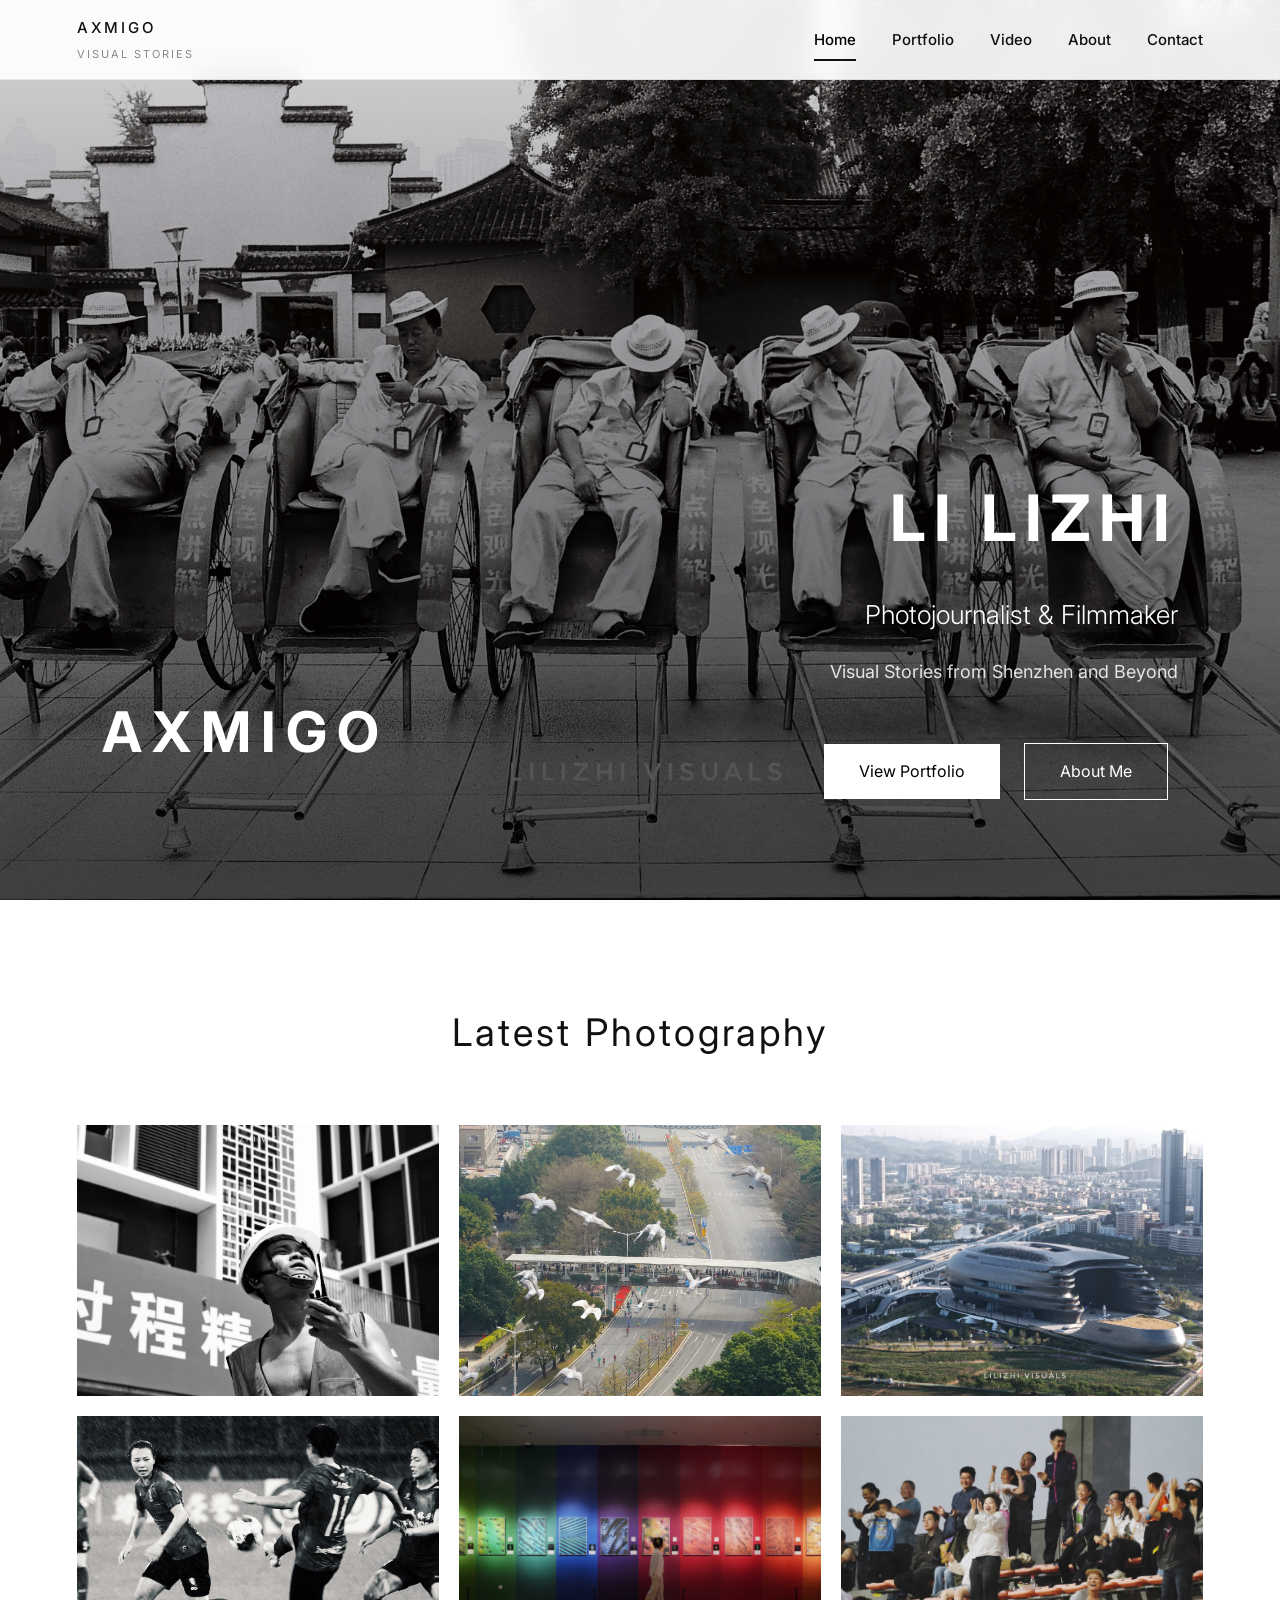
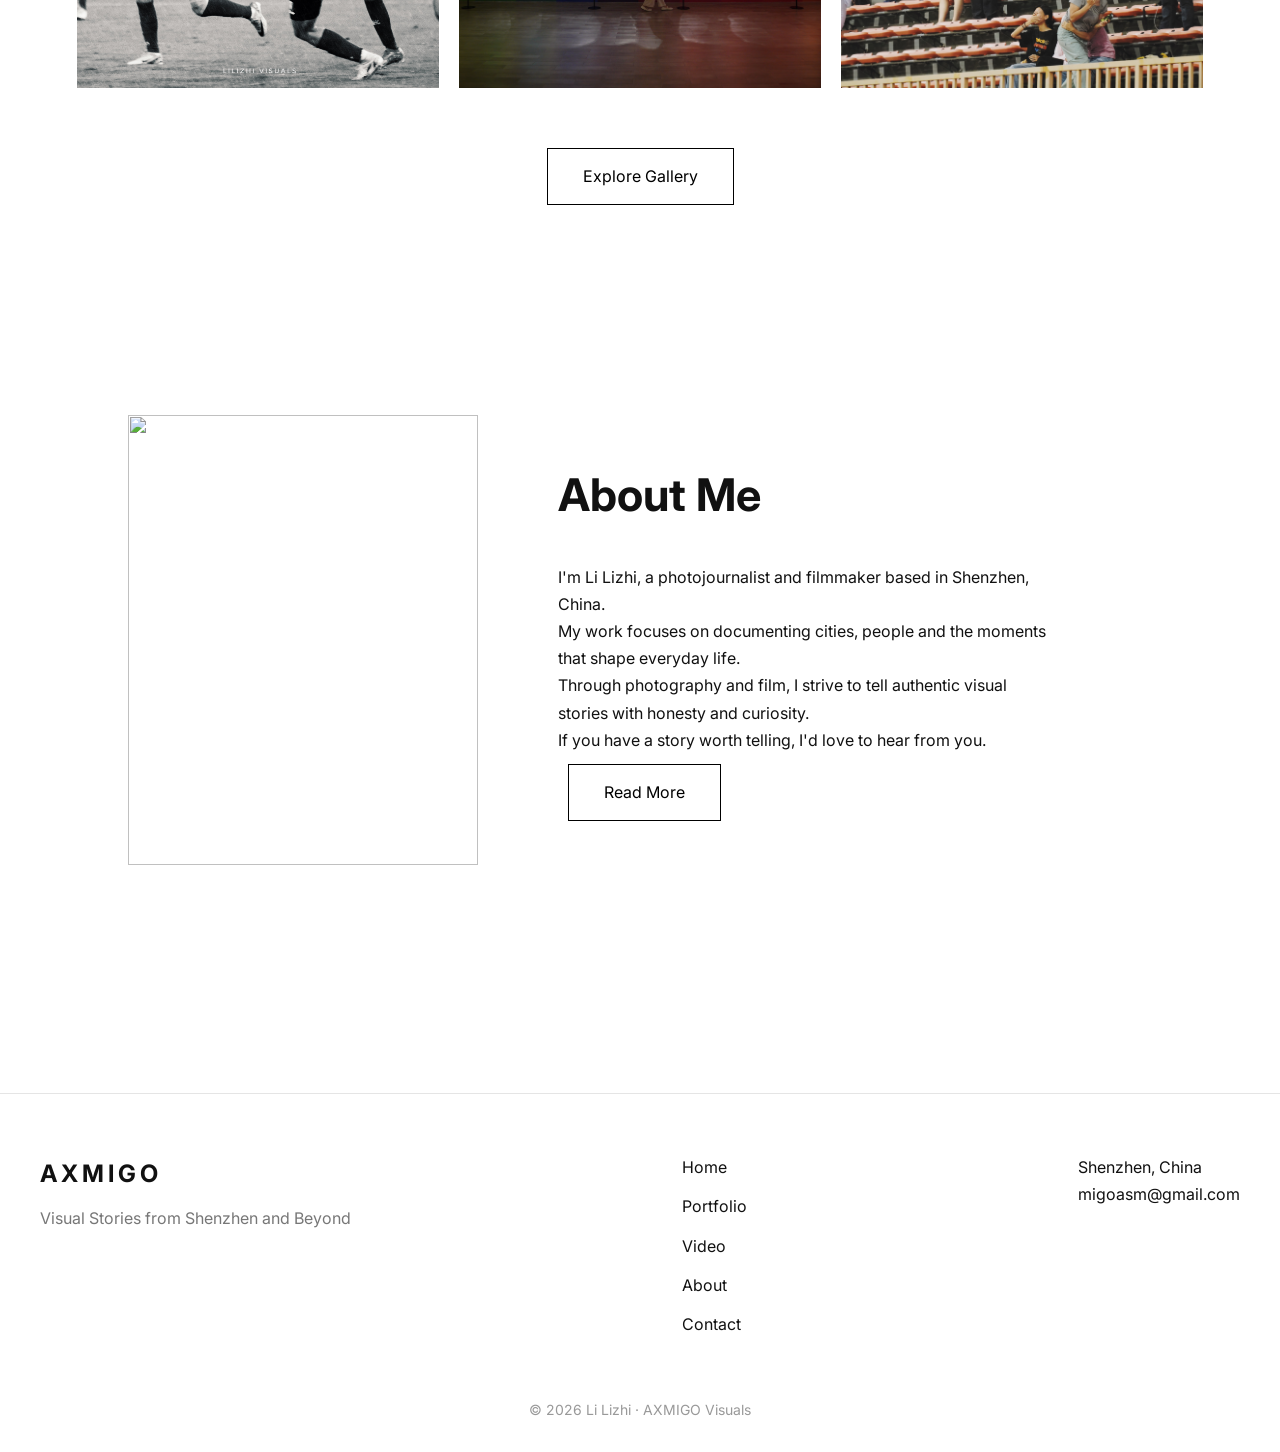
==== commit a456a875: "Update index.html" ====
--- a/index.html
+++ b/index.html
@@ -167,7 +167,7 @@
 
         <div class="about-photo">
 
-            <img src="images/profile.jpg">
+            <img src="images/myslef01.jpg">
 
         </div>
 
@@ -181,16 +181,28 @@
 
             <p>
 
-                I'm Li Lizhi, a photojournalist and filmmaker based in Shenzhen.
-
-            </p>
-
-            <p>
-
-                My work focuses on news, documentary, sports and urban development.
-
-            </p>
-
+                I'm Li Lizhi, a photojournalist and filmmaker based in Shenzhen, China.
+
+            </p>
+
+            <p>
+
+                My work focuses on documenting cities, people and the moments that shape everyday life.
+
+            </p>
+            
+            <p>
+
+                Through photography and film, I strive to tell authentic visual stories with honesty and curiosity.
+
+            </p>
+            
+            <p>
+
+                If you have a story worth telling, I'd love to hear from you.
+
+            </p>
+            
             <a href="about.html" class="btn btn-dark">
 
                 Read More
--- a/css/style.css
+++ b/css/style.css
@@ -641,33 +641,97 @@
 
 
 
-/* =====================
- Footer
-===================== */
-
-
-footer{
-
-    background:#111;
-
-    color:white;
+/* ==========================================
+   FOOTER
+========================================== */
+
+.site-footer{
+
+    border-top:1px solid #e5e5e5;
+
+    margin-top:120px;
+
+    padding:60px 40px 30px;
+
+}
+
+.footer-container{
+
+    max-width:1200px;
+
+    margin:auto;
+
+    display:flex;
+
+    justify-content:space-between;
+
+    align-items:flex-start;
+
+    gap:60px;
+
+    flex-wrap:wrap;
+
+}
+
+.footer-brand h2{
+
+    font-size:24px;
+
+    letter-spacing:4px;
+
+    margin-bottom:10px;
+
+}
+
+.footer-brand p{
+
+    color:#777;
+
+}
+
+.footer-links{
+
+    display:flex;
+
+    flex-direction:column;
+
+    gap:12px;
+
+}
+
+.footer-links a{
+
+    color:#111;
+
+    text-decoration:none;
+
+}
+
+.footer-links a:hover{
+
+    opacity:.6;
+
+}
+
+.footer-contact a{
+
+    color:#111;
+
+    text-decoration:none;
+
+}
+
+.footer-bottom{
 
     text-align:center;
 
-    padding:60px;
-
-}
-
-
-
-.footer-logo{
-
-    font-size:35px;
-
-    letter-spacing:5px;
-
-}
-
+    margin-top:60px;
+
+    color:#999;
+
+    font-size:14px;
+
+}
 
 
 
@@ -1690,3 +1754,93 @@
 }
 
 }
+
+
+
+/* ==========================================
+   CONTACT PAGE
+========================================== */
+
+.contact-page{
+
+    max-width:900px;
+
+    margin:0 auto;
+
+    padding:20px 40px 120px;
+
+}
+
+.contact-card{
+
+    border-bottom:1px solid #e5e5e5;
+
+    padding:35px 0;
+
+}
+
+.contact-card h2{
+
+    font-size:30px;
+
+    margin-bottom:15px;
+
+    position:relative;
+
+    display:inline-block;
+
+}
+
+.contact-card h2::after{
+
+    content:"";
+
+    display:block;
+
+    width:45px;
+
+    height:2px;
+
+    background:#111;
+
+    margin-top:10px;
+
+}
+
+.contact-card p{
+
+    margin-top:20px;
+
+    font-size:18px;
+
+    line-height:1.8;
+
+    color:#666;
+
+}
+
+.contact-card a{
+
+    color:#111;
+
+    text-decoration:none;
+
+    transition:.3s;
+
+}
+
+.contact-card a:hover{
+
+    opacity:.6;
+
+}
+
+.contact-button{
+
+    margin-top:60px;
+
+    text-align:center;
+
+}
+
+
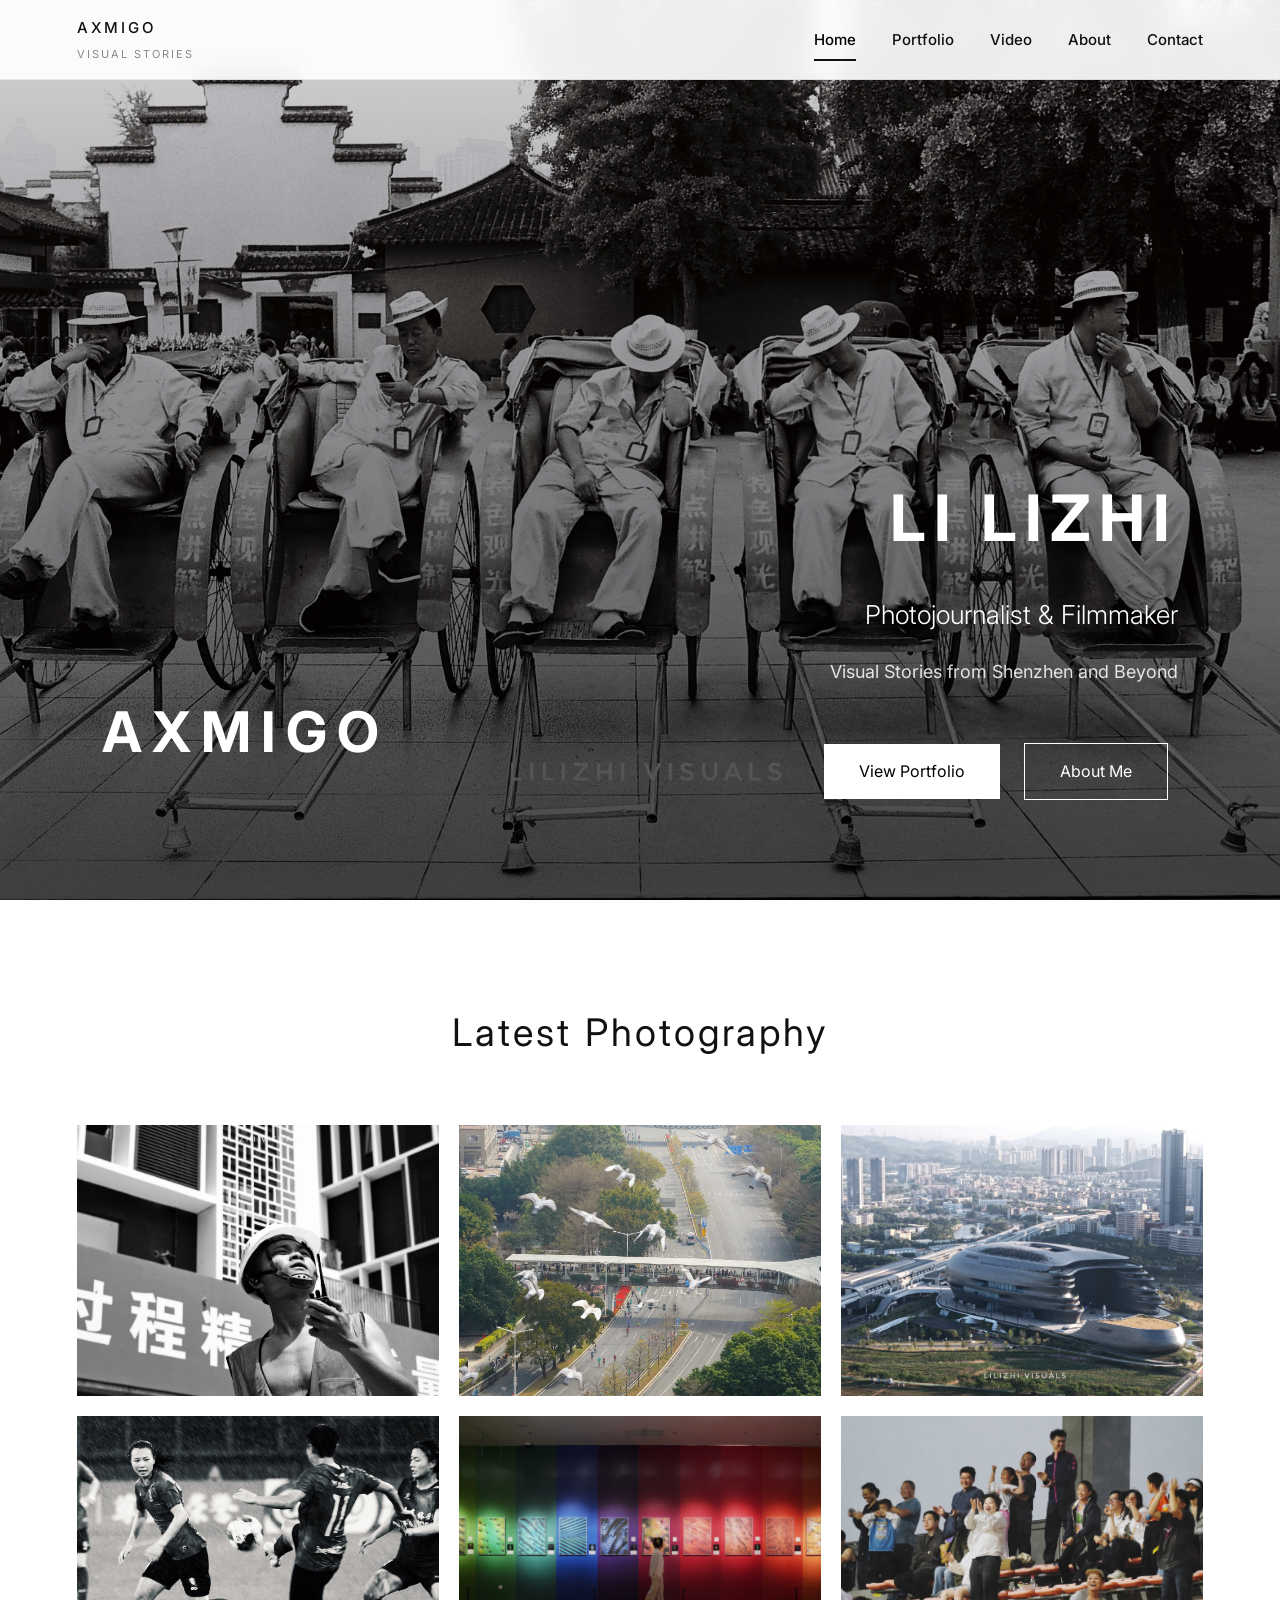
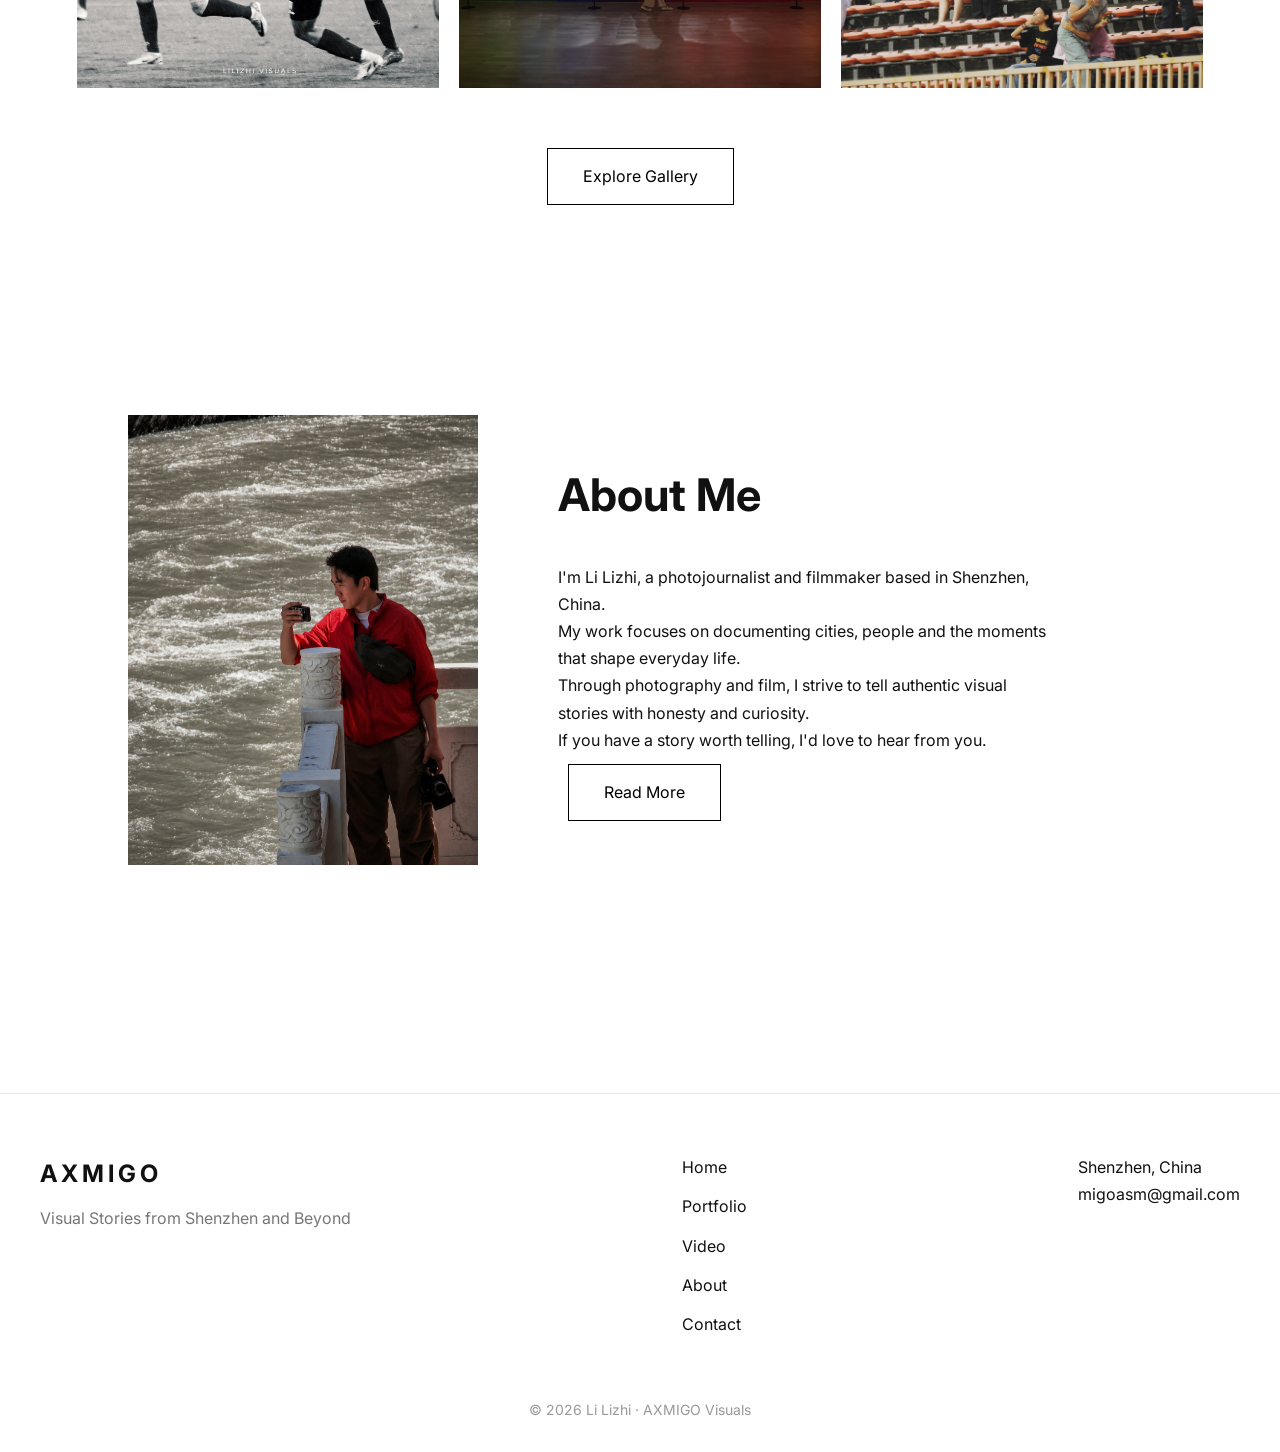
==== commit a9a463d3: "Fix typo in image source filename" ====
--- a/index.html
+++ b/index.html
@@ -167,7 +167,7 @@
 
         <div class="about-photo">
 
-            <img src="images/myslef01.jpg">
+            <img src="images/myself01.jpg">
 
         </div>
 
